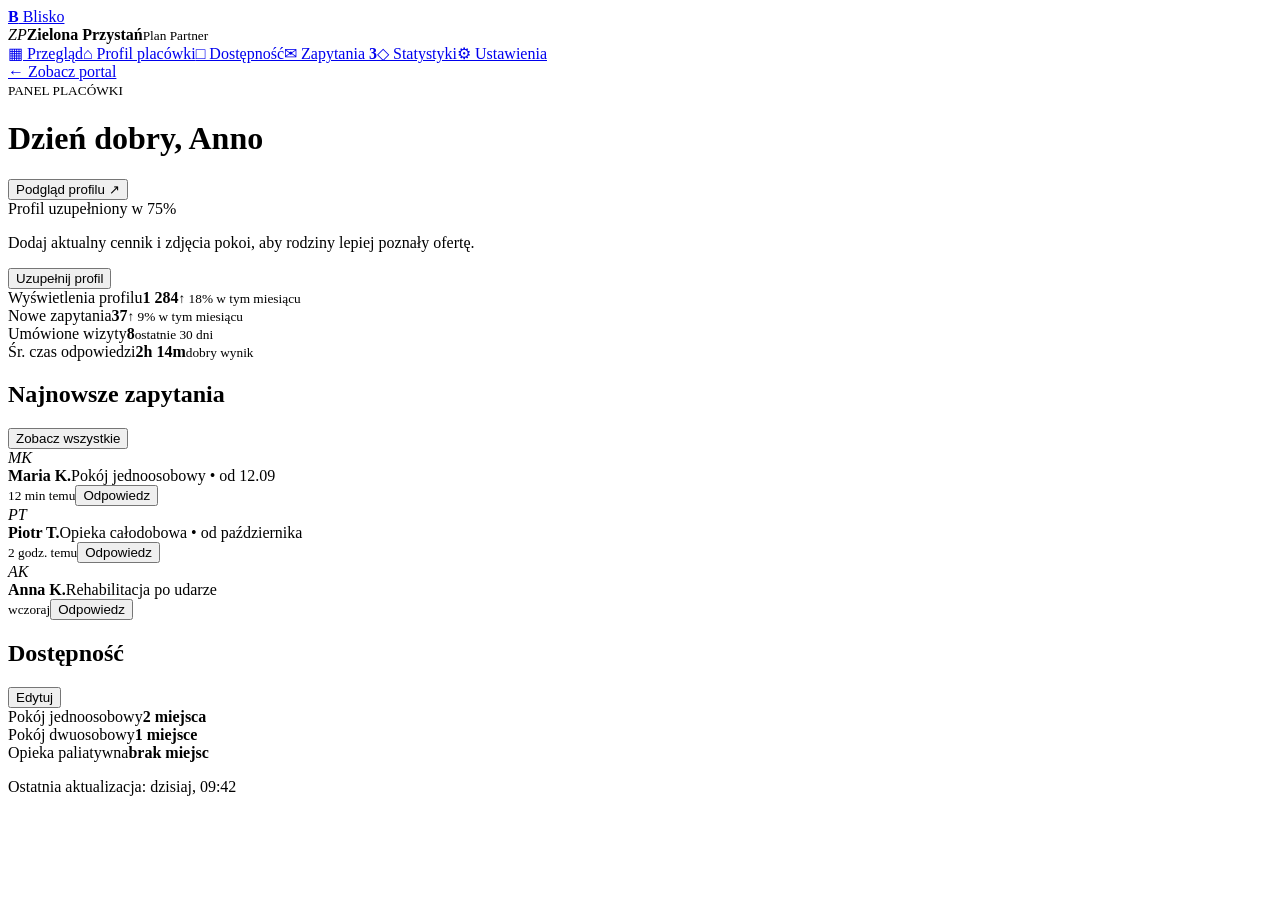
==== dashboard.html @ ec851b8d "Separate provider portal: create dashboard.html" ====
<!doctype html><html lang="pl"><head><meta charset="UTF-8"><meta name="viewport" content="width=device-width,initial-scale=1"><title>Panel placówki — Blisko</title><link href="https://fonts.googleapis.com/css2?family=DM+Sans:wght@400;500;600;700&display=swap" rel="stylesheet"><link rel="stylesheet" href="provider.css"></head><body class="dashboardBody"><aside class="side"><a class="brand" href="index.html"><b>B</b> Blisko</a><div class="facility"><i>ZP</i><span><b>Zielona Przystań</b><small>Plan Partner</small></span></div><nav><a class="active" href="#">▦ Przegląd</a><a href="#">⌂ Profil placówki</a><a href="#">□ Dostępność</a><a href="#">✉ Zapytania <b>3</b></a><a href="#">◇ Statystyki</a><a href="#">⚙ Ustawienia</a></nav><a class="back" href="index.html">← Zobacz portal</a></aside><main class="dashboardMain"><header><div><small>PANEL PLACÓWKI</small><h1>Dzień dobry, Anno</h1></div><button>Podgląd profilu ↗</button></header><section class="notice"><span>Profil uzupełniony w 75%</span><div><i></i></div><p>Dodaj aktualny cennik i zdjęcia pokoi, aby rodziny lepiej poznały ofertę.</p><button>Uzupełnij profil</button></section><section class="dashStats"><article><span>Wyświetlenia profilu</span><b>1 284</b><small>↑ 18% w tym miesiącu</small></article><article><span>Nowe zapytania</span><b>37</b><small>↑ 9% w tym miesiącu</small></article><article><span>Umówione wizyty</span><b>8</b><small>ostatnie 30 dni</small></article><article><span>Śr. czas odpowiedzi</span><b>2h 14m</b><small>dobry wynik</small></article></section><div class="dashGrid"><section><div class="dashHead"><h2>Najnowsze zapytania</h2><button>Zobacz wszystkie</button></div><div class="lead"><i>MK</i><div><b>Maria K.</b><span>Pokój jednoosobowy • od 12.09</span></div><small>12 min temu</small><button>Odpowiedz</button></div><div class="lead"><i>PT</i><div><b>Piotr T.</b><span>Opieka całodobowa • od października</span></div><small>2 godz. temu</small><button>Odpowiedz</button></div><div class="lead"><i>AK</i><div><b>Anna K.</b><span>Rehabilitacja po udarze</span></div><small>wczoraj</small><button>Odpowiedz</button></div></section><section><div class="dashHead"><h2>Dostępność</h2><button>Edytuj</button></div><div class="roomStatus"><span>Pokój jednoosobowy</span><b>2 miejsca</b></div><div class="roomStatus"><span>Pokój dwuosobowy</span><b>1 miejsce</b></div><div class="roomStatus full"><span>Opieka paliatywna</span><b>brak miejsc</b></div><p class="update">Ostatnia aktualizacja: dzisiaj, 09:42</p></section></div></main><script src="provider.js"></script></body></html>
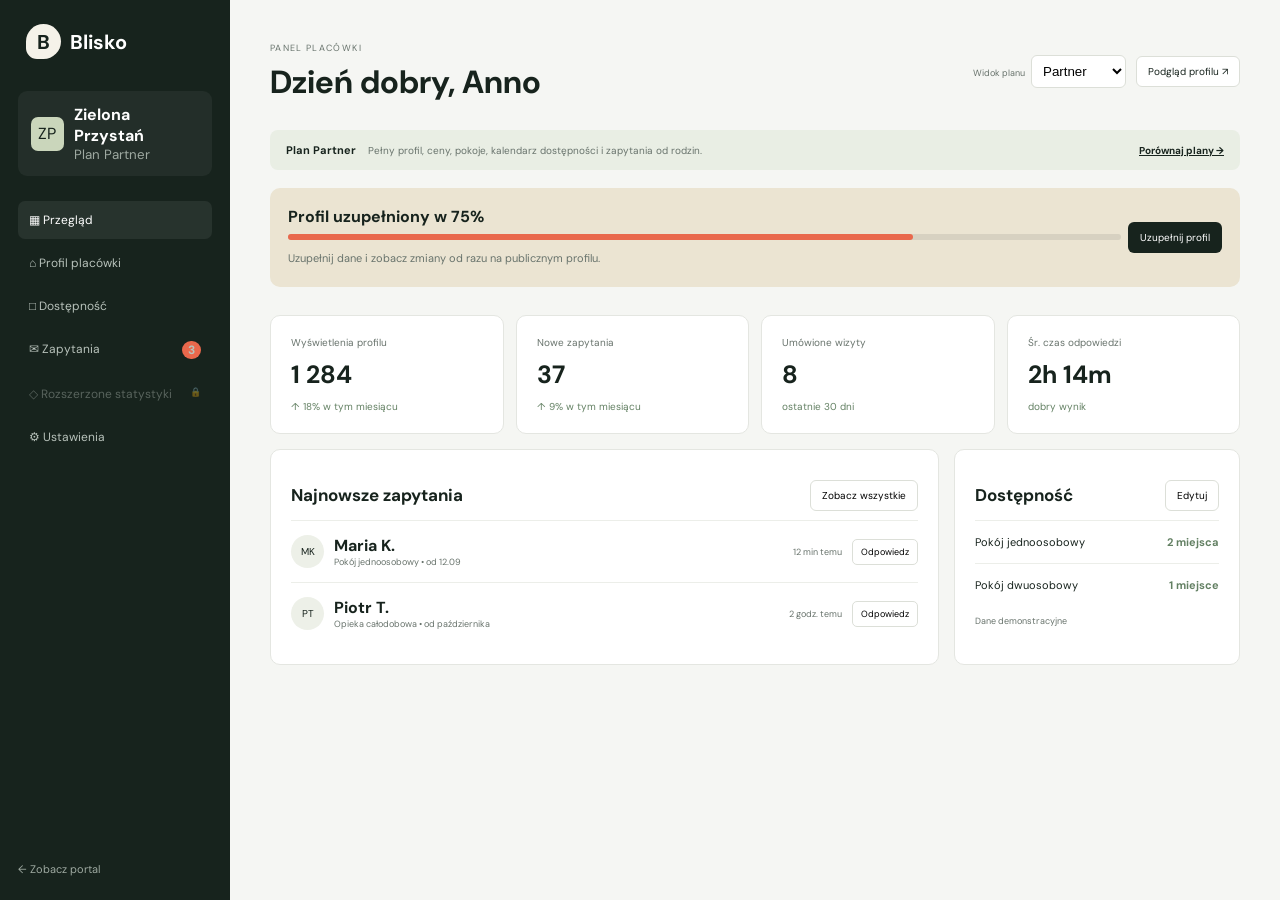
==== commit 553b3879: "Add editable plan-based provider dashboard: update dashboard.html" ====
--- a/dashboard.html
+++ b/dashboard.html
@@ -1 +1,8 @@
-<!doctype html><html lang="pl"><head><meta charset="UTF-8"><meta name="viewport" content="width=device-width,initial-scale=1"><title>Panel placówki — Blisko</title><link href="https://fonts.googleapis.com/css2?family=DM+Sans:wght@400;500;600;700&display=swap" rel="stylesheet"><link rel="stylesheet" href="provider.css"></head><body class="dashboardBody"><aside class="side"><a class="brand" href="index.html"><b>B</b> Blisko</a><div class="facility"><i>ZP</i><span><b>Zielona Przystań</b><small>Plan Partner</small></span></div><nav><a class="active" href="#">▦ Przegląd</a><a href="#">⌂ Profil placówki</a><a href="#">□ Dostępność</a><a href="#">✉ Zapytania <b>3</b></a><a href="#">◇ Statystyki</a><a href="#">⚙ Ustawienia</a></nav><a class="back" href="index.html">← Zobacz portal</a></aside><main class="dashboardMain"><header><div><small>PANEL PLACÓWKI</small><h1>Dzień dobry, Anno</h1></div><button>Podgląd profilu ↗</button></header><section class="notice"><span>Profil uzupełniony w 75%</span><div><i></i></div><p>Dodaj aktualny cennik i zdjęcia pokoi, aby rodziny lepiej poznały ofertę.</p><button>Uzupełnij profil</button></section><section class="dashStats"><article><span>Wyświetlenia profilu</span><b>1 284</b><small>↑ 18% w tym miesiącu</small></article><article><span>Nowe zapytania</span><b>37</b><small>↑ 9% w tym miesiącu</small></article><article><span>Umówione wizyty</span><b>8</b><small>ostatnie 30 dni</small></article><article><span>Śr. czas odpowiedzi</span><b>2h 14m</b><small>dobry wynik</small></article></section><div class="dashGrid"><section><div class="dashHead"><h2>Najnowsze zapytania</h2><button>Zobacz wszystkie</button></div><div class="lead"><i>MK</i><div><b>Maria K.</b><span>Pokój jednoosobowy • od 12.09</span></div><small>12 min temu</small><button>Odpowiedz</button></div><div class="lead"><i>PT</i><div><b>Piotr T.</b><span>Opieka całodobowa • od października</span></div><small>2 godz. temu</small><button>Odpowiedz</button></div><div class="lead"><i>AK</i><div><b>Anna K.</b><span>Rehabilitacja po udarze</span></div><small>wczoraj</small><button>Odpowiedz</button></div></section><section><div class="dashHead"><h2>Dostępność</h2><button>Edytuj</button></div><div class="roomStatus"><span>Pokój jednoosobowy</span><b>2 miejsca</b></div><div class="roomStatus"><span>Pokój dwuosobowy</span><b>1 miejsce</b></div><div class="roomStatus full"><span>Opieka paliatywna</span><b>brak miejsc</b></div><p class="update">Ostatnia aktualizacja: dzisiaj, 09:42</p></section></div></main><script src="provider.js"></script></body></html>
+<!doctype html><html lang="pl"><head><meta charset="UTF-8"><meta name="viewport" content="width=device-width,initial-scale=1"><title>Panel placówki — Blisko</title><link href="https://fonts.googleapis.com/css2?family=DM+Sans:wght@400;500;600;700&display=swap" rel="stylesheet"><link rel="stylesheet" href="provider.css"></head><body class="dashboardBody">
+<aside class="side"><a class="brand" href="index.html"><b>B</b> Blisko</a><div class="facility"><i>ZP</i><span><b id="sideName">Zielona Przystań</b><small id="planLabel">Plan Partner</small></span></div><nav><a class="active" href="#" data-view="overview">▦ Przegląd</a><a href="#" data-view="editor">⌂ Profil placówki</a><a href="#" data-view="availability" data-min-plan="partner">□ Dostępność</a><a href="#" data-min-plan="partner">✉ Zapytania <b>3</b></a><a href="#" data-view="analytics" data-min-plan="pro">◇ Rozszerzone statystyki</a><a href="#">⚙ Ustawienia</a></nav><a class="back" href="index.html">← Zobacz portal</a></aside>
+<main class="dashboardMain"><header><div><small>PANEL PLACÓWKI</small><h1 id="pageTitle">Dzień dobry, Anno</h1></div><div class="planSwitch"><label>Widok planu<select id="planSelect"><option value="free">Bezpłatny</option><option value="partner">Partner</option><option value="pro">Pro</option></select></label><a class="previewButton" href="detail.html?id=1" target="_blank">Podgląd profilu ↗</a></div></header><div class="planBanner" id="planBanner"></div>
+<div id="overviewView"><section class="notice"><span>Profil uzupełniony w 75%</span><div><i></i></div><p>Uzupełnij dane i zobacz zmiany od razu na publicznym profilu.</p><button data-view="editor">Uzupełnij profil</button></section><section class="dashStats"><article><span>Wyświetlenia profilu</span><b>1 284</b><small>↑ 18% w tym miesiącu</small></article><article><span>Nowe zapytania</span><b>37</b><small>↑ 9% w tym miesiącu</small></article><article><span>Umówione wizyty</span><b>8</b><small>ostatnie 30 dni</small></article><article><span>Śr. czas odpowiedzi</span><b>2h 14m</b><small>dobry wynik</small></article></section><div class="dashGrid"><section><div class="dashHead"><h2>Najnowsze zapytania</h2><button>Zobacz wszystkie</button></div><div class="lead"><i>MK</i><div><b>Maria K.</b><span>Pokój jednoosobowy • od 12.09</span></div><small>12 min temu</small><button>Odpowiedz</button></div><div class="lead"><i>PT</i><div><b>Piotr T.</b><span>Opieka całodobowa • od października</span></div><small>2 godz. temu</small><button>Odpowiedz</button></div></section><section><div class="dashHead"><h2>Dostępność</h2><button data-view="availability">Edytuj</button></div><div class="roomStatus"><span>Pokój jednoosobowy</span><b id="singleStatus">2 miejsca</b></div><div class="roomStatus"><span>Pokój dwuosobowy</span><b id="doubleStatus">1 miejsce</b></div><p class="update">Dane demonstracyjne</p></section></div></div>
+<section class="editorView" id="editorView" hidden><div class="editorHead"><div><small>EDYCJA PROFILU</small><h2>Dane publiczne placówki</h2><p>Zmiany zapisują się w tej przeglądarce i są widoczne w podglądzie profilu.</p></div><div><span id="saveStatus">Brak niezapisanych zmian</span><button form="profileForm">Zapisz zmiany</button></div></div><form id="profileForm" class="profileForm"><section><h3>Podstawowe informacje</h3><div class="formGrid"><label class="wide">Nazwa placówki<input name="name" required></label><label>Miasto<input name="city" required></label><label>Województwo<select name="region"><option>mazowieckie</option><option>małopolskie</option><option>dolnośląskie</option><option>lubelskie</option><option>pomorskie</option><option>wielkopolskie</option><option>śląskie</option><option>podlaskie</option><option>zachodniopomorskie</option><option>łódzkie</option></select></label><label>Dzielnica / okolica<input name="area"></label><label>Odległość od centrum (km)<input name="distance" type="number" min="0"></label><label>Rok otwarcia<input name="year" type="number" min="1900"></label><label>Liczba mieszkańców<input name="people" type="number" min="1"></label></div></section><section data-min-plan="partner"><h3>Opis placówki</h3><label>Tytuł profilu<input name="tagline" required></label><label>Główny opis<textarea name="description" rows="5" required></textarea><span class="counter" data-count="description"></span></label><label>Dodatkowy opis<textarea name="details" rows="4"></textarea><span class="counter" data-count="details"></span></label></section><section data-min-plan="partner"><h3>Usługi</h3><div class="serviceChecks"><label><input name="services" value="Opieka całodobowa" type="checkbox"> Opieka całodobowa</label><label><input name="services" value="Opieka medyczna" type="checkbox"> Opieka medyczna</label><label><input name="services" value="Opieka paliatywna" type="checkbox"> Opieka paliatywna</label><label><input name="services" value="Rehabilitacja" type="checkbox"> Rehabilitacja</label><label><input name="services" value="Diety specjalistyczne" type="checkbox"> Diety specjalistyczne</label><label><input name="services" value="Ogród terapeutyczny" type="checkbox"> Ogród terapeutyczny</label></div></section><section data-min-plan="partner"><h3>Pokoje i ceny</h3><div class="formGrid"><label>Cena pokoju jednoosobowego<input name="singlePrice" type="number" min="0"></label><label>Wolne miejsca jednoosobowe<input name="singleAvailable" type="number" min="0"></label><label>Cena pokoju dwuosobowego<input name="doublePrice" type="number" min="0"></label><label>Wolne miejsca dwuosobowe<input name="doubleAvailable" type="number" min="0"></label></div></section><section data-min-plan="partner"><h3>Kontakt</h3><div class="formGrid"><label>Telefon<input name="phone" type="tel"></label><label>E-mail<input name="email" type="email"></label></div></section><footer><button type="button" id="resetProfile">Przywróć dane przykładowe</button><button type="submit">Zapisz i pokaż profil →</button></footer></form></section>
+<section class="editorView" id="availabilityView" hidden><div class="editorHead"><div><small>DOSTĘPNOŚĆ</small><h2>Aktualizuj wolne miejsca</h2><p>Rodziny zobaczą aktualny stan na profilu placówki.</p></div></div><form id="availabilityForm" class="profileForm"><section><div class="availabilityRow"><div><b>Pokój jednoosobowy</b><span>8 400 zł / miesiąc</span></div><label>Wolne miejsca<input name="single" type="number" min="0" value="2"></label></div><div class="availabilityRow"><div><b>Pokój dwuosobowy</b><span>7 200 zł / miesiąc</span></div><label>Wolne miejsca<input name="double" type="number" min="0" value="1"></label></div></section><footer><button type="submit">Zapisz dostępność</button></footer></form></section>
+<section class="editorView" id="analyticsView" hidden><div class="editorHead"><div><small>PLAN PRO</small><h2>Rozszerzone statystyki</h2><p>Zobacz nie tylko ruch, ale całą drogę rodziny od wyszukania do umówienia wizyty.</p></div><div><select id="analyticsPeriod"><option>Ostatnie 30 dni</option><option>Ostatnie 90 dni</option></select></div></div><div class="funnel"><article><span>Wyświetlenia w wynikach</span><b>8 420</b><small>100% zasięgu</small></article><i>→</i><article><span>Wejścia na profil</span><b>1 284</b><small>15,2% CTR</small></article><i>→</i><article><span>Zapytania</span><b>37</b><small>2,9% profili</small></article><i>→</i><article><span>Umówione wizyty</span><b>8</b><small>21,6% zapytań</small></article></div><div class="analyticsGrid"><section><h3>Skąd trafiają rodziny</h3><div class="source"><span>Wyniki organiczne</span><i><b style="width:68%"></b></i><strong>68%</strong></div><div class="source"><span>Mapa</span><i><b style="width:19%"></b></i><strong>19%</strong></div><div class="source"><span>Promocja Pro</span><i><b style="width:13%"></b></i><strong>13%</strong></div></section><section><h3>Najczęściej szukane usługi</h3><ol><li><span>Opieka medyczna</span><b>46%</b></li><li><span>Rehabilitacja</span><b>31%</b></li><li><span>Pokój jednoosobowy</span><b>22%</b></li><li><span>Diety specjalistyczne</span><b>18%</b></li></ol></section><section><h3>Popyt w okolicy</h3><div class="demand"><b>+24%</b><p>więcej wyszukiwań opieki całodobowej w promieniu 30 km niż miesiąc temu.</p></div><small>Największy popyt: Warszawa, Piaseczno, Konstancin-Jeziorna</small></section><section><h3>Rekomendacja</h3><div class="recommend"><b>Dodaj aktualne zdjęcia pokoju jednoosobowego</b><p>Ten filtr wykorzystało 22% rodzin, ale profil ma tylko jedno zdjęcie tego pokoju.</p><button data-view="editor">Uzupełnij profil →</button></div></section></div></section>
+</main><div class="toast" id="toast"></div><script src="provider.js"></script></body></html>
--- a/provider.css
+++ b/provider.css
@@ -0,0 +1,5 @@
+:root{--ink:#17231d;--paper:#f5f2e9;--accent:#e9684c;--line:#dcdfd8;--muted:#68736c}*{box-sizing:border-box}html{scroll-behavior:smooth}body{margin:0;color:var(--ink);font-family:'DM Sans',sans-serif}button,input{font:inherit}button{cursor:pointer}.brand{display:flex;align-items:center;gap:9px;color:inherit;font-size:20px;font-weight:700;text-decoration:none}.brand>b{width:35px;height:35px;display:grid;place-items:center;color:var(--paper);background:var(--ink);border-radius:50% 50% 50% 11px}.brand span{padding-left:10px;color:var(--muted);border-left:1px solid var(--line);font-size:11px;font-weight:500}body>header{height:76px;padding:0 max(24px,calc((100% - 1180px)/2));display:flex;align-items:center;justify-content:space-between;background:var(--paper);border-bottom:1px solid #ddd9ce}body>header nav{display:flex;align-items:center;gap:25px}body>header nav a{color:inherit;text-decoration:none;font-size:12px}body>header nav button,.providerHero button,.providerCta button{padding:10px 15px;color:white;background:var(--ink);border:0;border-radius:7px}.providerHero{padding:80px max(24px,calc((100% - 1180px)/2));display:grid;grid-template-columns:1.05fr .95fr;gap:70px;align-items:center;background:var(--paper)}.providerHero small,.benefits>small,.pricingIntro>small,.dialog>small{color:#738076;font-size:10px;font-weight:700;letter-spacing:.16em}.providerHero h1{margin:15px 0 24px;font-size:clamp(52px,6vw,82px);line-height:.98;letter-spacing:-.055em}.providerHero h1 em{color:var(--accent);font-family:'Playfair Display',serif}.providerHero>div>p{max-width:600px;color:#58635b;font-size:17px;line-height:1.65}.heroActions{margin:30px 0;display:flex;align-items:center;gap:20px}.heroActions a{color:var(--ink);font-size:12px;font-weight:700}.providerTrust{display:flex;gap:15px;color:#68736c;font-size:10px}.dashboardPreview{padding:13px;background:white;border-radius:15px;box-shadow:0 25px 60px #17231d20;transform:rotate(1deg)}.previewTop{padding:7px;display:flex;align-items:center;gap:5px;border-bottom:1px solid var(--line)}.previewTop i{width:7px;height:7px;background:#ddd;border-radius:50%}.previewTop span{margin-left:auto;color:var(--muted);font-size:9px}.previewStats{display:grid;grid-template-columns:1fr 1fr;gap:8px;margin-top:12px}.previewStats>div{padding:15px;background:#f5f6f2;border-radius:8px}.previewStats span,.previewStats small{display:block;color:var(--muted);font-size:9px}.previewStats b{font-size:25px}.previewStats small{color:#648064}.previewChart{height:135px;padding:18px;display:flex;align-items:end;gap:12px}.previewChart i{flex:1;height:35%;background:#cad6bb;border-radius:4px 4px 0 0}.previewChart i:nth-child(2){height:48%}.previewChart i:nth-child(3){height:42%}.previewChart i:nth-child(4){height:68%}.previewChart i:nth-child(5){height:60%}.previewChart i:nth-child(6){height:80%}.previewChart i:nth-child(7){height:92%;background:var(--accent)}.previewLead{padding:13px;display:grid;grid-template-columns:1fr auto;gap:3px;background:#f5f6f2;border-radius:8px}.previewLead span{color:var(--muted);font-size:9px}.previewLead button{grid-column:2;grid-row:1/3;padding:6px;background:white;border:1px solid var(--line);border-radius:5px;font-size:9px}.benefits,.pricing{padding:95px max(24px,calc((100% - 1180px)/2))}.benefits h2,.pricing h2,.providerCta h2{margin:12px 0 40px;font-size:clamp(35px,4vw,52px);letter-spacing:-.045em}.benefits>div{display:grid;grid-template-columns:repeat(4,1fr);gap:1px;background:var(--line)}.benefits article{padding:26px;background:white}.benefits i{color:var(--accent);font-size:11px;font-style:normal}.benefits h3{margin-top:40px}.benefits p{color:var(--muted);font-size:12px;line-height:1.6}.pricing{background:#f3f0e7}.pricingIntro{max-width:740px}.pricingIntro p{color:var(--muted);line-height:1.6}.plans{margin-top:45px;display:grid;grid-template-columns:repeat(3,1fr);gap:12px}.plans article{padding:28px;background:white;border:1px solid var(--line);border-radius:14px}.plans .popular{color:white;background:var(--ink);transform:translateY(-8px)}.plans article>span{color:#778178;font-size:9px;font-weight:700;letter-spacing:.13em}.plans .popular>span{color:#d9b5a7}.plans h3{margin:25px 0 8px;font-size:23px}.plans strong{font-size:32px}.plans small{color:#7a847d}.plans ul{min-height:145px;padding:18px 0 0;list-style:none;border-top:1px solid var(--line)}.plans li{margin:10px 0;color:var(--muted);font-size:12px}.plans li:before{content:'✓';margin-right:8px;color:#71856e}.plans .popular li{color:#bdc7c0}.plans button{width:100%;padding:11px;color:white;background:var(--ink);border:0;border-radius:7px}.plans .popular button{color:var(--ink);background:var(--paper)}.ethics{color:var(--muted);font-size:10px;text-align:center}.providerCta{padding:75px max(24px,calc((100% - 1180px)/2));color:white;background:var(--ink);text-align:center}.providerCta p{color:#aeb9b1}.providerCta button{margin-top:15px;background:var(--accent)}.modal{position:fixed;inset:0;z-index:10;display:grid;place-items:center;background:#17231ddd}.modal[hidden]{display:none}.dialog{width:min(470px,calc(100% - 30px));padding:35px;position:relative;background:var(--paper);border-radius:14px}.dialog .close{position:absolute;right:16px;top:12px;background:0;border:0;font-size:26px}.dialog h2{margin:8px 0 20px;font-size:34px}.dialog label{margin:11px 0;display:block;font-size:10px;font-weight:700}.dialog input{width:100%;margin-top:5px;padding:11px;border:1px solid var(--line);border-radius:7px}.dialog .check{display:flex;gap:7px;color:var(--muted);font-weight:400}.dialog .check input{width:auto;margin:0}.dialog form>button{width:100%;padding:12px;color:white;background:var(--ink);border:0;border-radius:7px}.toast{position:fixed;left:50%;bottom:25px;z-index:20;padding:11px 18px;color:white;background:var(--ink);border-radius:25px;transform:translate(-50%,70px);opacity:0;transition:.2s}.toast.show{transform:translate(-50%,0);opacity:1}
+.dashboardBody{display:grid;grid-template-columns:230px 1fr;min-height:100vh;background:#f5f6f3}.side{padding:24px 18px;display:flex;flex-direction:column;background:var(--ink);color:white}.side .brand{margin:0 8px 32px}.side .brand>b{color:var(--ink);background:var(--paper)}.facility{padding:13px;display:flex;gap:10px;align-items:center;background:#ffffff0d;border-radius:9px}.facility i{width:34px;height:34px;display:grid;place-items:center;background:#cad6bb;color:var(--ink);border-radius:7px;font-style:normal}.facility span{display:grid}.facility small{color:#9ea9a1}.side nav{margin-top:25px;display:grid;gap:5px}.side nav a{padding:11px;color:#b8c2bb;border-radius:7px;text-decoration:none;font-size:12px}.side nav a.active{color:white;background:#ffffff12}.side nav a>b{float:right;padding:1px 6px;background:var(--accent);border-radius:10px}.side .back{margin-top:auto;color:#9ea9a1;text-decoration:none;font-size:11px}.dashboardMain{padding:35px 40px}.dashboardMain>header{display:flex;justify-content:space-between;align-items:center}.dashboardMain>header small{color:var(--muted);font-size:9px;letter-spacing:.15em}.dashboardMain h1{margin:5px 0;font-size:32px}.dashboardMain>header button,.dashHead button{padding:8px 11px;background:white;border:1px solid var(--line);border-radius:6px;font-size:10px}.notice{margin:28px 0;padding:18px;display:grid;grid-template-columns:1fr auto;gap:7px;background:#ebe4d2;border-radius:10px}.notice span{font-weight:700}.notice>div{grid-row:2;width:100%;height:6px;background:#d7d1c1;border-radius:5px}.notice>div i{width:75%;height:100%;display:block;background:var(--accent);border-radius:5px}.notice p{margin:4px 0;color:var(--muted);font-size:11px}.notice button{grid-column:2;grid-row:1/4;padding:9px 12px;align-self:center;color:white;background:var(--ink);border:0;border-radius:6px;font-size:10px}.dashStats{display:grid;grid-template-columns:repeat(4,1fr);gap:12px}.dashStats article,.dashGrid>section{padding:20px;background:white;border:1px solid #e4e6e1;border-radius:10px}.dashStats span,.dashStats small{display:block;color:var(--muted);font-size:10px}.dashStats b{display:block;margin:9px 0;font-size:25px}.dashStats small{color:#638063}.dashGrid{margin-top:15px;display:grid;grid-template-columns:1.4fr .6fr;gap:15px}.dashHead{display:flex;justify-content:space-between;align-items:center}.dashHead h2{font-size:17px}.lead{padding:14px 0;display:grid;grid-template-columns:auto 1fr auto auto;gap:10px;align-items:center;border-top:1px solid #eceee9}.lead>i{width:33px;height:33px;display:grid;place-items:center;background:#edf0e8;border-radius:50%;font-size:10px;font-style:normal}.lead>div{display:grid}.lead span,.lead>small{color:var(--muted);font-size:9px}.lead button{padding:6px 8px;background:white;border:1px solid var(--line);border-radius:5px;font-size:9px}.roomStatus{padding:14px 0;display:flex;justify-content:space-between;border-top:1px solid #eceee9;font-size:11px}.roomStatus b{color:#638063}.roomStatus.full b{color:#a45345}.update{color:var(--muted);font-size:9px}
+@media(max-width:850px){body>header nav a{display:none}.providerHero{grid-template-columns:1fr}.dashboardPreview{display:none}.benefits>div{grid-template-columns:1fr 1fr}.plans{grid-template-columns:1fr}.plans .popular{transform:none}.providerTrust{flex-direction:column}.dashboardBody{grid-template-columns:1fr}.side{display:none}.dashboardMain{padding:22px}.dashStats{grid-template-columns:1fr 1fr}.dashGrid{grid-template-columns:1fr}}@media(max-width:520px){.benefits>div{grid-template-columns:1fr}.heroActions{align-items:start;flex-direction:column}.dashStats{grid-template-columns:1fr}.dashboardMain>header button{display:none}}
+.previewButton{padding:8px 11px;color:var(--ink);background:white;border:1px solid var(--line);border-radius:6px;font-size:10px;text-decoration:none}.editorView{margin-top:28px}.editorHead{margin-bottom:15px;padding:23px;display:flex;align-items:end;justify-content:space-between;background:white;border:1px solid #e4e6e1;border-radius:10px}.editorHead small{color:var(--muted);font-size:9px;letter-spacing:.15em}.editorHead h2{margin:6px 0;font-size:25px}.editorHead p{margin:0;color:var(--muted);font-size:11px}.editorHead>div:last-child{display:flex;align-items:center;gap:12px}.editorHead>div>span{color:var(--muted);font-size:9px}.editorHead button,.profileForm footer button:last-child{padding:10px 14px;color:white;background:var(--ink);border:0;border-radius:7px}.profileForm{display:grid;gap:14px}.profileForm>section{padding:24px;background:white;border:1px solid #e4e6e1;border-radius:10px}.profileForm h3{margin:0 0 20px;font-size:17px}.profileForm label{margin:12px 0;display:block;color:#4f5b53;font-size:10px;font-weight:700}.profileForm input,.profileForm select,.profileForm textarea{width:100%;margin-top:6px;padding:11px;color:var(--ink);background:#fafbf9;border:1px solid #dce0da;border-radius:7px;outline:0}.profileForm input:focus,.profileForm textarea:focus,.profileForm select:focus{border-color:#778c78;box-shadow:0 0 0 3px #778c7815}.formGrid{display:grid;grid-template-columns:1fr 1fr;gap:0 15px}.formGrid .wide{grid-column:1/3}.counter{display:block;margin-top:4px;color:#939b95;font-size:8px;text-align:right}.serviceChecks{display:grid;grid-template-columns:1fr 1fr;gap:8px}.serviceChecks label{margin:0;padding:12px;background:#f5f6f3;border-radius:7px}.serviceChecks input{width:auto;margin:0 7px 0 0;accent-color:var(--ink)}.profileForm footer{padding:10px 0;display:flex;justify-content:space-between}.profileForm footer button{padding:10px 14px;background:white;border:1px solid var(--line);border-radius:7px}.availabilityRow{padding:18px 0;display:flex;align-items:center;justify-content:space-between;border-bottom:1px solid var(--line)}.availabilityRow>div{display:grid}.availabilityRow span{color:var(--muted);font-size:10px}.availabilityRow label{display:flex;align-items:center;gap:10px}.availabilityRow input{width:80px;margin:0}.toast{display:block}@media(max-width:650px){.editorHead{align-items:start;flex-direction:column;gap:15px}.formGrid,.serviceChecks{grid-template-columns:1fr}.formGrid .wide{grid-column:auto}.profileForm footer{gap:10px;flex-direction:column}.availabilityRow{align-items:start;flex-direction:column}}
+.planSwitch{display:flex;align-items:center;gap:10px}.planSwitch label{color:var(--muted);font-size:9px}.planSwitch select{margin-left:6px;padding:7px;background:white;border:1px solid var(--line);border-radius:6px}.planBanner{margin:22px 0 -10px;padding:13px 16px;display:flex;align-items:center;gap:12px;background:#e9eee4;border-radius:8px}.planBanner b{font-size:11px}.planBanner span{color:var(--muted);font-size:10px}.planBanner a{margin-left:auto;color:var(--ink);font-size:10px;font-weight:700}.planLocked{position:relative;opacity:.4!important}.side .planLocked:after{content:'🔒';float:right;font-size:9px}.profileForm .planLocked{display:none}.funnel{display:flex;align-items:center;gap:10px}.funnel article{flex:1;padding:19px;background:white;border:1px solid #e4e6e1;border-radius:9px}.funnel span,.funnel small{display:block;color:var(--muted);font-size:9px}.funnel b{display:block;margin:8px 0;font-size:24px}.funnel>i{color:#99a29b;font-style:normal}.analyticsGrid{margin-top:15px;display:grid;grid-template-columns:1fr 1fr;gap:15px}.analyticsGrid>section{padding:22px;background:white;border:1px solid #e4e6e1;border-radius:10px}.analyticsGrid h3{margin-top:0;font-size:15px}.source{display:grid;grid-template-columns:120px 1fr 35px;gap:8px;align-items:center;margin:14px 0;font-size:10px}.source>i{height:7px;overflow:hidden;background:#e9ece7;border-radius:5px}.source>i b{height:100%;display:block;background:#7c9279;border-radius:5px}.source>strong{text-align:right}.analyticsGrid ol{padding-left:20px}.analyticsGrid li{padding:10px 0;border-bottom:1px solid #eceee9;color:var(--muted);font-size:11px}.analyticsGrid li b{float:right;color:var(--ink)}.demand{display:flex;gap:15px;align-items:start}.demand>b{color:var(--accent);font-size:32px}.demand p{margin:0;color:var(--muted);font-size:11px;line-height:1.5}.analyticsGrid>section>small{color:var(--muted)}.recommend{padding:16px;background:#f5f2e9;border-radius:8px}.recommend p{color:var(--muted);font-size:11px;line-height:1.5}.recommend button{padding:7px 10px;color:white;background:var(--ink);border:0;border-radius:5px;font-size:9px}@media(max-width:850px){.planSwitch label{display:none}.funnel{align-items:stretch;flex-direction:column}.funnel>i{display:none}.analyticsGrid{grid-template-columns:1fr}}
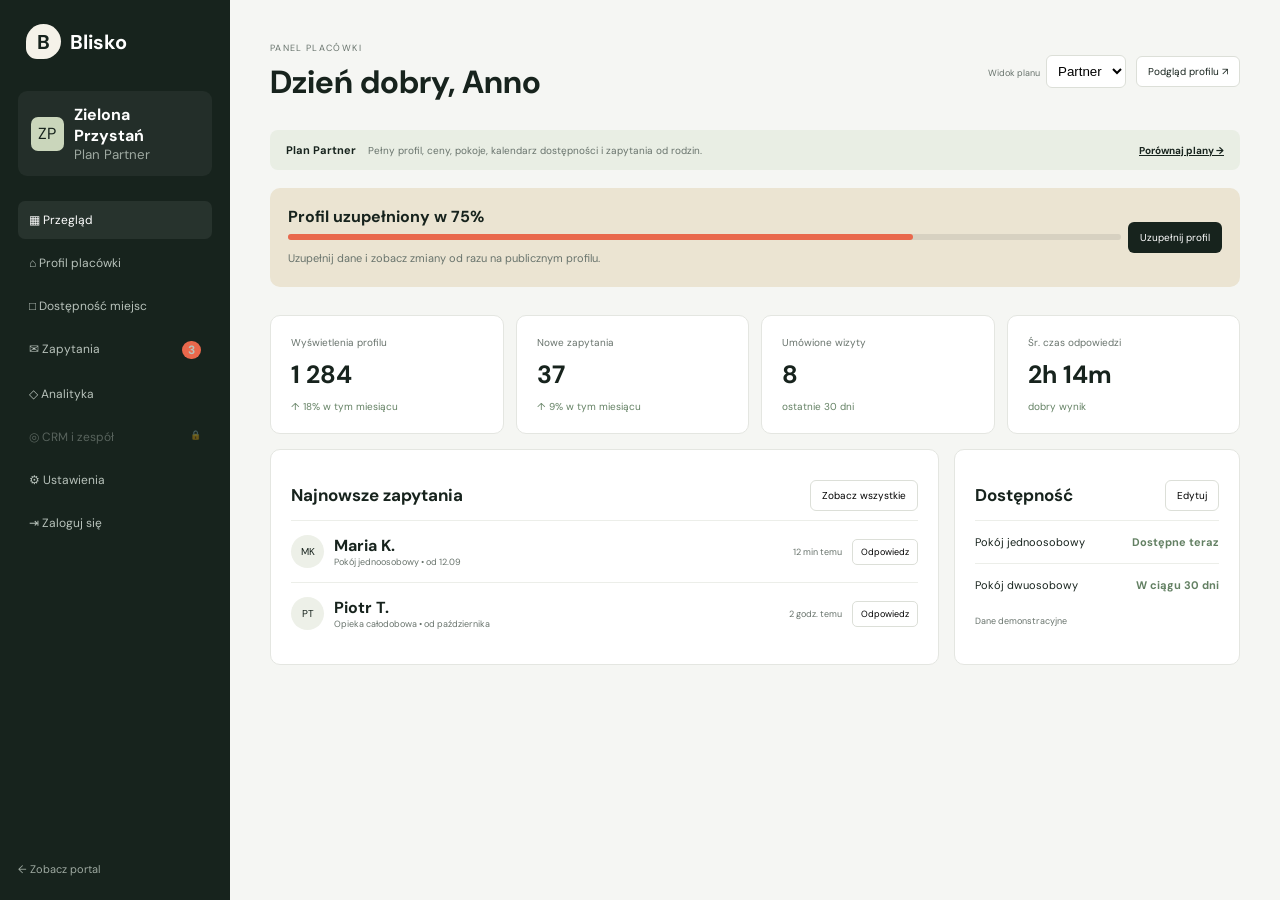
==== commit a729109d: "Refine subscription business model and provider tools" ====
--- a/dashboard.html
+++ b/dashboard.html
@@ -1,8 +1,9 @@
 <!doctype html><html lang="pl"><head><meta charset="UTF-8"><meta name="viewport" content="width=device-width,initial-scale=1"><title>Panel placówki — Blisko</title><link href="https://fonts.googleapis.com/css2?family=DM+Sans:wght@400;500;600;700&display=swap" rel="stylesheet"><link rel="stylesheet" href="provider.css"></head><body class="dashboardBody">
-<aside class="side"><a class="brand" href="index.html"><b>B</b> Blisko</a><div class="facility"><i>ZP</i><span><b id="sideName">Zielona Przystań</b><small id="planLabel">Plan Partner</small></span></div><nav><a class="active" href="#" data-view="overview">▦ Przegląd</a><a href="#" data-view="editor">⌂ Profil placówki</a><a href="#" data-view="availability" data-min-plan="partner">□ Dostępność</a><a href="#" data-min-plan="partner">✉ Zapytania <b>3</b></a><a href="#" data-view="analytics" data-min-plan="pro">◇ Rozszerzone statystyki</a><a href="#">⚙ Ustawienia</a></nav><a class="back" href="index.html">← Zobacz portal</a></aside>
+<aside class="side"><a class="brand" href="index.html"><b>B</b> Blisko</a><div class="facility"><i>ZP</i><span><b id="sideName">Zielona Przystań</b><small id="planLabel">Plan Partner</small></span></div><nav><a class="active" href="#" data-view="overview">▦ Przegląd</a><a href="#" data-view="editor">⌂ Profil placówki</a><a href="#" data-view="availability" data-min-plan="partner">□ Dostępność miejsc</a><a href="#" data-view="inquiries" data-min-plan="partner">✉ Zapytania <b>3</b></a><a href="#" data-view="analytics" data-min-plan="partner">◇ Analityka</a><a href="#" data-view="crm" data-min-plan="pro">◎ CRM i zespół</a><a href="#">⚙ Ustawienia</a></nav><a class="back" href="index.html">← Zobacz portal</a></aside>
 <main class="dashboardMain"><header><div><small>PANEL PLACÓWKI</small><h1 id="pageTitle">Dzień dobry, Anno</h1></div><div class="planSwitch"><label>Widok planu<select id="planSelect"><option value="free">Bezpłatny</option><option value="partner">Partner</option><option value="pro">Pro</option></select></label><a class="previewButton" href="detail.html?id=1" target="_blank">Podgląd profilu ↗</a></div></header><div class="planBanner" id="planBanner"></div>
 <div id="overviewView"><section class="notice"><span>Profil uzupełniony w 75%</span><div><i></i></div><p>Uzupełnij dane i zobacz zmiany od razu na publicznym profilu.</p><button data-view="editor">Uzupełnij profil</button></section><section class="dashStats"><article><span>Wyświetlenia profilu</span><b>1 284</b><small>↑ 18% w tym miesiącu</small></article><article><span>Nowe zapytania</span><b>37</b><small>↑ 9% w tym miesiącu</small></article><article><span>Umówione wizyty</span><b>8</b><small>ostatnie 30 dni</small></article><article><span>Śr. czas odpowiedzi</span><b>2h 14m</b><small>dobry wynik</small></article></section><div class="dashGrid"><section><div class="dashHead"><h2>Najnowsze zapytania</h2><button>Zobacz wszystkie</button></div><div class="lead"><i>MK</i><div><b>Maria K.</b><span>Pokój jednoosobowy • od 12.09</span></div><small>12 min temu</small><button>Odpowiedz</button></div><div class="lead"><i>PT</i><div><b>Piotr T.</b><span>Opieka całodobowa • od października</span></div><small>2 godz. temu</small><button>Odpowiedz</button></div></section><section><div class="dashHead"><h2>Dostępność</h2><button data-view="availability">Edytuj</button></div><div class="roomStatus"><span>Pokój jednoosobowy</span><b id="singleStatus">2 miejsca</b></div><div class="roomStatus"><span>Pokój dwuosobowy</span><b id="doubleStatus">1 miejsce</b></div><p class="update">Dane demonstracyjne</p></section></div></div>
 <section class="editorView" id="editorView" hidden><div class="editorHead"><div><small>EDYCJA PROFILU</small><h2>Dane publiczne placówki</h2><p>Zmiany zapisują się w tej przeglądarce i są widoczne w podglądzie profilu.</p></div><div><span id="saveStatus">Brak niezapisanych zmian</span><button form="profileForm">Zapisz zmiany</button></div></div><form id="profileForm" class="profileForm"><section><h3>Podstawowe informacje</h3><div class="formGrid"><label class="wide">Nazwa placówki<input name="name" required></label><label>Miasto<input name="city" required></label><label>Województwo<select name="region"><option>mazowieckie</option><option>małopolskie</option><option>dolnośląskie</option><option>lubelskie</option><option>pomorskie</option><option>wielkopolskie</option><option>śląskie</option><option>podlaskie</option><option>zachodniopomorskie</option><option>łódzkie</option></select></label><label>Dzielnica / okolica<input name="area"></label><label>Odległość od centrum (km)<input name="distance" type="number" min="0"></label><label>Rok otwarcia<input name="year" type="number" min="1900"></label><label>Liczba mieszkańców<input name="people" type="number" min="1"></label></div></section><section data-min-plan="partner"><h3>Opis placówki</h3><label>Tytuł profilu<input name="tagline" required></label><label>Główny opis<textarea name="description" rows="5" required></textarea><span class="counter" data-count="description"></span></label><label>Dodatkowy opis<textarea name="details" rows="4"></textarea><span class="counter" data-count="details"></span></label></section><section data-min-plan="partner"><h3>Usługi</h3><div class="serviceChecks"><label><input name="services" value="Opieka całodobowa" type="checkbox"> Opieka całodobowa</label><label><input name="services" value="Opieka medyczna" type="checkbox"> Opieka medyczna</label><label><input name="services" value="Opieka paliatywna" type="checkbox"> Opieka paliatywna</label><label><input name="services" value="Rehabilitacja" type="checkbox"> Rehabilitacja</label><label><input name="services" value="Diety specjalistyczne" type="checkbox"> Diety specjalistyczne</label><label><input name="services" value="Ogród terapeutyczny" type="checkbox"> Ogród terapeutyczny</label></div></section><section data-min-plan="partner"><h3>Pokoje i ceny</h3><div class="formGrid"><label>Cena pokoju jednoosobowego<input name="singlePrice" type="number" min="0"></label><label>Wolne miejsca jednoosobowe<input name="singleAvailable" type="number" min="0"></label><label>Cena pokoju dwuosobowego<input name="doublePrice" type="number" min="0"></label><label>Wolne miejsca dwuosobowe<input name="doubleAvailable" type="number" min="0"></label></div></section><section data-min-plan="partner"><h3>Kontakt</h3><div class="formGrid"><label>Telefon<input name="phone" type="tel"></label><label>E-mail<input name="email" type="email"></label></div></section><footer><button type="button" id="resetProfile">Przywróć dane przykładowe</button><button type="submit">Zapisz i pokaż profil →</button></footer></form></section>
-<section class="editorView" id="availabilityView" hidden><div class="editorHead"><div><small>DOSTĘPNOŚĆ</small><h2>Aktualizuj wolne miejsca</h2><p>Rodziny zobaczą aktualny stan na profilu placówki.</p></div></div><form id="availabilityForm" class="profileForm"><section><div class="availabilityRow"><div><b>Pokój jednoosobowy</b><span>8 400 zł / miesiąc</span></div><label>Wolne miejsca<input name="single" type="number" min="0" value="2"></label></div><div class="availabilityRow"><div><b>Pokój dwuosobowy</b><span>7 200 zł / miesiąc</span></div><label>Wolne miejsca<input name="double" type="number" min="0" value="1"></label></div></section><footer><button type="submit">Zapisz dostępność</button></footer></form></section>
+<section class="editorView" id="availabilityView" hidden><div class="editorHead"><div><small>DOSTĘPNOŚĆ MIEJSC</small><h2>Aktualizuj stan przyjęć</h2><p>Nie rezerwujesz konkretnych dni. Podajesz orientacyjny termin i warunki dla każdego typu miejsca.</p></div><div><span id="availabilitySaved">Dane wymagają regularnego potwierdzania</span></div></div><form id="availabilityForm" class="profileForm"><section><div class="vacancyEditor"><header><div><b>Pokój jednoosobowy</b><span>Pobyt długoterminowy</span></div><label class="toggle"><input name="singleActive" type="checkbox" checked><i></i> Publikuj</label></header><div class="formGrid"><label>Status<select name="singleStatus"><option value="now">Dostępne teraz</option><option value="30days">W ciągu 30 dni</option><option value="1-3months">W ciągu 1–3 miesięcy</option><option value="waitlist">Lista oczekujących</option><option value="none">Brak miejsc</option><option value="confirm">Do potwierdzenia</option></select></label><label>Liczba miejsc<input name="singleCount" type="number" min="0" value="2"></label><label>Rodzaj opieki<select name="singleCare"><option>Opieka całodobowa</option><option>Opieka medyczna</option><option>Opieka paliatywna</option></select></label><label>Najwcześniejsze przyjęcie<input name="singleFrom" type="month"></label><label class="wide">Warunki / uwagi<textarea name="singleNote" rows="2" placeholder="np. możliwość przyjęcia osoby poruszającej się z pomocą"></textarea></label></div></div></section><section><div class="vacancyEditor"><header><div><b>Pokój dwuosobowy</b><span>Pobyt długoterminowy</span></div><label class="toggle"><input name="doubleActive" type="checkbox" checked><i></i> Publikuj</label></header><div class="formGrid"><label>Status<select name="doubleStatus"><option value="now">Dostępne teraz</option><option value="30days">W ciągu 30 dni</option><option value="1-3months">W ciągu 1–3 miesięcy</option><option value="waitlist">Lista oczekujących</option><option value="none">Brak miejsc</option><option value="confirm">Do potwierdzenia</option></select></label><label>Liczba miejsc<input name="doubleCount" type="number" min="0" value="1"></label><label>Rodzaj opieki<select name="doubleCare"><option>Opieka całodobowa</option><option>Opieka medyczna</option><option>Opieka paliatywna</option></select></label><label>Najwcześniejsze przyjęcie<input name="doubleFrom" type="month"></label><label class="wide">Warunki / uwagi<textarea name="doubleNote" rows="2" placeholder="np. pokój odpowiedni dla małżeństwa"></textarea></label></div></div></section><section><div class="vacancyEditor"><header><div><b>Opieka paliatywna</b><span>Miejsce specjalistyczne</span></div><label class="toggle"><input name="palliativeActive" type="checkbox" checked><i></i> Publikuj</label></header><div class="formGrid"><label>Status<select name="palliativeStatus"><option value="waitlist">Lista oczekujących</option><option value="now">Dostępne teraz</option><option value="30days">W ciągu 30 dni</option><option value="none">Brak miejsc</option><option value="confirm">Do potwierdzenia</option></select></label><label>Liczba miejsc<input name="palliativeCount" type="number" min="0" value="0"></label><label class="wide">Warunki / uwagi<textarea name="palliativeNote" rows="2">Przyjęcie po analizie dokumentacji medycznej.</textarea></label></div></div></section><section class="confirmBox"><label><input name="confirmAccurate" required type="checkbox"> Potwierdzam, że powyższe informacje są aktualne.</label><p>Data potwierdzenia będzie widoczna dla rodzin. Po 14 dniach wyślemy przypomnienie, a po 30 dniach oznaczymy dane jako wymagające potwierdzenia.</p></section><footer><button type="submit">Potwierdź i opublikuj dostępność</button></footer></form></section>
 <section class="editorView" id="analyticsView" hidden><div class="editorHead"><div><small>PLAN PRO</small><h2>Rozszerzone statystyki</h2><p>Zobacz nie tylko ruch, ale całą drogę rodziny od wyszukania do umówienia wizyty.</p></div><div><select id="analyticsPeriod"><option>Ostatnie 30 dni</option><option>Ostatnie 90 dni</option></select></div></div><div class="funnel"><article><span>Wyświetlenia w wynikach</span><b>8 420</b><small>100% zasięgu</small></article><i>→</i><article><span>Wejścia na profil</span><b>1 284</b><small>15,2% CTR</small></article><i>→</i><article><span>Zapytania</span><b>37</b><small>2,9% profili</small></article><i>→</i><article><span>Umówione wizyty</span><b>8</b><small>21,6% zapytań</small></article></div><div class="analyticsGrid"><section><h3>Skąd trafiają rodziny</h3><div class="source"><span>Wyniki organiczne</span><i><b style="width:68%"></b></i><strong>68%</strong></div><div class="source"><span>Mapa</span><i><b style="width:19%"></b></i><strong>19%</strong></div><div class="source"><span>Promocja Pro</span><i><b style="width:13%"></b></i><strong>13%</strong></div></section><section><h3>Najczęściej szukane usługi</h3><ol><li><span>Opieka medyczna</span><b>46%</b></li><li><span>Rehabilitacja</span><b>31%</b></li><li><span>Pokój jednoosobowy</span><b>22%</b></li><li><span>Diety specjalistyczne</span><b>18%</b></li></ol></section><section><h3>Popyt w okolicy</h3><div class="demand"><b>+24%</b><p>więcej wyszukiwań opieki całodobowej w promieniu 30 km niż miesiąc temu.</p></div><small>Największy popyt: Warszawa, Piaseczno, Konstancin-Jeziorna</small></section><section><h3>Rekomendacja</h3><div class="recommend"><b>Dodaj aktualne zdjęcia pokoju jednoosobowego</b><p>Ten filtr wykorzystało 22% rodzin, ale profil ma tylko jedno zdjęcie tego pokoju.</p><button data-view="editor">Uzupełnij profil →</button></div></section></div></section>
-</main><div class="toast" id="toast"></div><script src="provider.js"></script></body></html>
+</main><div class="toast" id="toast"></div><script src="provider.js"></script><script src="dashboard-business.js"></script></body></html>
+
--- a/provider.css
+++ b/provider.css
@@ -3,3 +3,19 @@
 @media(max-width:850px){body>header nav a{display:none}.providerHero{grid-template-columns:1fr}.dashboardPreview{display:none}.benefits>div{grid-template-columns:1fr 1fr}.plans{grid-template-columns:1fr}.plans .popular{transform:none}.providerTrust{flex-direction:column}.dashboardBody{grid-template-columns:1fr}.side{display:none}.dashboardMain{padding:22px}.dashStats{grid-template-columns:1fr 1fr}.dashGrid{grid-template-columns:1fr}}@media(max-width:520px){.benefits>div{grid-template-columns:1fr}.heroActions{align-items:start;flex-direction:column}.dashStats{grid-template-columns:1fr}.dashboardMain>header button{display:none}}
 .previewButton{padding:8px 11px;color:var(--ink);background:white;border:1px solid var(--line);border-radius:6px;font-size:10px;text-decoration:none}.editorView{margin-top:28px}.editorHead{margin-bottom:15px;padding:23px;display:flex;align-items:end;justify-content:space-between;background:white;border:1px solid #e4e6e1;border-radius:10px}.editorHead small{color:var(--muted);font-size:9px;letter-spacing:.15em}.editorHead h2{margin:6px 0;font-size:25px}.editorHead p{margin:0;color:var(--muted);font-size:11px}.editorHead>div:last-child{display:flex;align-items:center;gap:12px}.editorHead>div>span{color:var(--muted);font-size:9px}.editorHead button,.profileForm footer button:last-child{padding:10px 14px;color:white;background:var(--ink);border:0;border-radius:7px}.profileForm{display:grid;gap:14px}.profileForm>section{padding:24px;background:white;border:1px solid #e4e6e1;border-radius:10px}.profileForm h3{margin:0 0 20px;font-size:17px}.profileForm label{margin:12px 0;display:block;color:#4f5b53;font-size:10px;font-weight:700}.profileForm input,.profileForm select,.profileForm textarea{width:100%;margin-top:6px;padding:11px;color:var(--ink);background:#fafbf9;border:1px solid #dce0da;border-radius:7px;outline:0}.profileForm input:focus,.profileForm textarea:focus,.profileForm select:focus{border-color:#778c78;box-shadow:0 0 0 3px #778c7815}.formGrid{display:grid;grid-template-columns:1fr 1fr;gap:0 15px}.formGrid .wide{grid-column:1/3}.counter{display:block;margin-top:4px;color:#939b95;font-size:8px;text-align:right}.serviceChecks{display:grid;grid-template-columns:1fr 1fr;gap:8px}.serviceChecks label{margin:0;padding:12px;background:#f5f6f3;border-radius:7px}.serviceChecks input{width:auto;margin:0 7px 0 0;accent-color:var(--ink)}.profileForm footer{padding:10px 0;display:flex;justify-content:space-between}.profileForm footer button{padding:10px 14px;background:white;border:1px solid var(--line);border-radius:7px}.availabilityRow{padding:18px 0;display:flex;align-items:center;justify-content:space-between;border-bottom:1px solid var(--line)}.availabilityRow>div{display:grid}.availabilityRow span{color:var(--muted);font-size:10px}.availabilityRow label{display:flex;align-items:center;gap:10px}.availabilityRow input{width:80px;margin:0}.toast{display:block}@media(max-width:650px){.editorHead{align-items:start;flex-direction:column;gap:15px}.formGrid,.serviceChecks{grid-template-columns:1fr}.formGrid .wide{grid-column:auto}.profileForm footer{gap:10px;flex-direction:column}.availabilityRow{align-items:start;flex-direction:column}}
 .planSwitch{display:flex;align-items:center;gap:10px}.planSwitch label{color:var(--muted);font-size:9px}.planSwitch select{margin-left:6px;padding:7px;background:white;border:1px solid var(--line);border-radius:6px}.planBanner{margin:22px 0 -10px;padding:13px 16px;display:flex;align-items:center;gap:12px;background:#e9eee4;border-radius:8px}.planBanner b{font-size:11px}.planBanner span{color:var(--muted);font-size:10px}.planBanner a{margin-left:auto;color:var(--ink);font-size:10px;font-weight:700}.planLocked{position:relative;opacity:.4!important}.side .planLocked:after{content:'🔒';float:right;font-size:9px}.profileForm .planLocked{display:none}.funnel{display:flex;align-items:center;gap:10px}.funnel article{flex:1;padding:19px;background:white;border:1px solid #e4e6e1;border-radius:9px}.funnel span,.funnel small{display:block;color:var(--muted);font-size:9px}.funnel b{display:block;margin:8px 0;font-size:24px}.funnel>i{color:#99a29b;font-style:normal}.analyticsGrid{margin-top:15px;display:grid;grid-template-columns:1fr 1fr;gap:15px}.analyticsGrid>section{padding:22px;background:white;border:1px solid #e4e6e1;border-radius:10px}.analyticsGrid h3{margin-top:0;font-size:15px}.source{display:grid;grid-template-columns:120px 1fr 35px;gap:8px;align-items:center;margin:14px 0;font-size:10px}.source>i{height:7px;overflow:hidden;background:#e9ece7;border-radius:5px}.source>i b{height:100%;display:block;background:#7c9279;border-radius:5px}.source>strong{text-align:right}.analyticsGrid ol{padding-left:20px}.analyticsGrid li{padding:10px 0;border-bottom:1px solid #eceee9;color:var(--muted);font-size:11px}.analyticsGrid li b{float:right;color:var(--ink)}.demand{display:flex;gap:15px;align-items:start}.demand>b{color:var(--accent);font-size:32px}.demand p{margin:0;color:var(--muted);font-size:11px;line-height:1.5}.analyticsGrid>section>small{color:var(--muted)}.recommend{padding:16px;background:#f5f2e9;border-radius:8px}.recommend p{color:var(--muted);font-size:11px;line-height:1.5}.recommend button{padding:7px 10px;color:white;background:var(--ink);border:0;border-radius:5px;font-size:9px}@media(max-width:850px){.planSwitch label{display:none}.funnel{align-items:stretch;flex-direction:column}.funnel>i{display:none}.analyticsGrid{grid-template-columns:1fr}}
+.vacancyEditor>header{margin-bottom:18px;padding-bottom:14px;display:flex;align-items:center;justify-content:space-between;border-bottom:1px solid var(--line)}.vacancyEditor>header>div{display:grid}.vacancyEditor>header span{color:var(--muted);font-size:9px}.toggle{display:flex!important;align-items:center;gap:7px}.toggle input{display:none}.toggle i{width:34px;height:19px;padding:2px;background:#b8beb9;border-radius:12px}.toggle i:after{content:'';width:15px;height:15px;display:block;background:white;border-radius:50%;transition:.2s}.toggle input:checked+i{background:#71866f}.toggle input:checked+i:after{transform:translateX(15px)}.confirmBox{background:#eef2e9!important}.confirmBox label{display:flex;align-items:center;gap:8px;font-size:11px}.confirmBox input{width:auto;margin:0}.confirmBox p{margin:0;color:var(--muted);font-size:9px;line-height:1.5}
+/* Responsive provider area and dashboard navigation. */
+@media(max-width:850px){.providerHero{padding:52px 18px;gap:30px}.providerHero h1{font-size:46px}.benefits,.pricing{padding:58px 18px}.providerCta{padding:58px 18px}.dashboardBody{display:block}.side{position:sticky;top:0;z-index:9;padding:8px 10px;display:block;overflow:hidden}.side .brand,.side .facility,.side .back{display:none}.side nav{margin:0;display:flex;gap:4px;overflow-x:auto;scrollbar-width:none}.side nav::-webkit-scrollbar{display:none}.side nav a{padding:10px 12px;white-space:nowrap}.side nav a>b{margin-left:6px}.dashboardMain{padding:18px 14px}.dashboardMain>header{align-items:start;gap:10px}.dashboardMain h1{font-size:27px}.planSwitch{display:grid;justify-items:end}.planSwitch label{display:block}.planSwitch label>span{display:none}.planSwitch select{margin:0;max-width:118px}.notice{margin:18px 0;padding:15px}.dashStats{grid-template-columns:1fr 1fr;gap:8px}.dashStats article{padding:14px}.dashStats b{font-size:21px}.dashGrid{gap:10px}.editorView{margin-top:18px}.editorHead,.profileForm>section{padding:17px}.funnel{gap:8px}.funnel article{padding:15px}.analyticsGrid>section{padding:17px}}
+@media(max-width:520px){body>header{height:64px;padding:0 15px}.brand span{display:none}body>header nav{gap:8px}body>header nav a{display:none}.providerHero h1{font-size:42px}.providerHero>div>p{font-size:15px}.heroActions button{width:100%}.dashStats{grid-template-columns:1fr 1fr}.dashboardMain>header .previewButton{display:none}.lead{grid-template-columns:auto 1fr auto}.lead>small{display:none}.lead button{grid-column:3}.availabilityRow input{width:100%}.source{grid-template-columns:85px 1fr 30px}}
+.providerProcess,.providerFaq{padding:90px max(24px,calc((100% - 1180px)/2))}.providerProcess{background:white}.providerProcessIntro{max-width:760px}.providerProcessIntro small,.providerFaq>div>small{color:#738076;font-size:10px;font-weight:700;letter-spacing:.16em}.providerProcess h2,.providerFaq h2{margin:12px 0;font-size:clamp(35px,4vw,52px);letter-spacing:-.045em}.providerProcessIntro p,.providerFaq>div>p{color:var(--muted);line-height:1.65}.providerProcess ol{margin:40px 0;padding:0;display:grid;grid-template-columns:1fr 1fr;gap:10px;list-style:none}.providerProcess li{padding:21px;display:grid;grid-template-columns:35px 1fr;gap:12px;background:#f6f7f3;border-radius:10px}.providerProcess li>b{color:var(--accent);font-size:11px}.providerProcess h3{margin:0 0 7px}.providerProcess li p{margin:0;color:var(--muted);font-size:12px;line-height:1.55}.providerRules{padding:20px;display:grid;grid-template-columns:1.2fr repeat(3,1fr);gap:15px;color:white;background:var(--ink);border-radius:11px}.providerRules span{color:#b8c2bb;font-size:11px;line-height:1.5}.providerFaq{display:grid;grid-template-columns:.75fr 1.25fr;gap:70px;background:var(--paper)}.providerFaqList details{border-top:1px solid #d8dad3}.providerFaqList details:last-child{border-bottom:1px solid #d8dad3}.providerFaqList summary{padding:18px 35px 18px 0;position:relative;cursor:pointer;font-weight:700;list-style:none}.providerFaqList summary:after{content:'+';position:absolute;right:5px;font-size:20px}.providerFaqList details[open] summary:after{content:'−'}.providerFaqList details p{margin:0;padding:0 35px 18px 0;color:var(--muted);font-size:12px;line-height:1.6}@media(max-width:760px){.providerProcess,.providerFaq{padding:55px 18px}.providerProcess ol{grid-template-columns:1fr}.providerRules{grid-template-columns:1fr}.providerFaq{grid-template-columns:1fr;gap:30px}.providerProcess h2,.providerFaq h2{font-size:34px}}
+.analyticsTop{margin-bottom:14px;padding:22px;display:flex;align-items:end;justify-content:space-between;gap:20px;background:white;border:1px solid #e4e6e1;border-radius:10px}.analyticsTop small,.analyticsSection header small{color:var(--muted);font-size:9px;letter-spacing:.15em}.analyticsTop h2{margin:6px 0;font-size:26px}.analyticsTop p{margin:0;color:var(--muted);font-size:11px}.analyticsTop select,.analyticsActions button{padding:9px;background:white;border:1px solid var(--line);border-radius:6px;font-size:10px}.analyticsActions{display:flex;gap:8px}.metricStrip{display:grid;grid-template-columns:repeat(4,1fr);gap:10px}.metricStrip article{padding:18px;background:white;border:1px solid #e4e6e1;border-radius:10px}.metricStrip span,.metricStrip small{display:block;color:var(--muted);font-size:9px}.metricStrip b{display:block;margin:9px 0;font-size:23px}.metricStrip small{color:#648064}.analyticsSection{margin-top:12px;padding:21px;background:white;border:1px solid #e4e6e1;border-radius:10px}.analyticsSection>header{display:flex;align-items:end;justify-content:space-between}.analyticsSection h3,.analyticsColumns h3{margin:5px 0 18px;font-size:16px}.analyticsSection header>span{color:var(--muted);font-size:9px}.conversionFlow{display:flex;align-items:center;gap:8px}.conversionFlow article{flex:1;padding:14px;background:#f5f6f3;border-radius:8px}.conversionFlow span,.conversionFlow small{display:block;color:var(--muted);font-size:9px}.conversionFlow b{display:block;margin:6px 0;font-size:21px}.conversionFlow>i{color:#9ca49e;font-style:normal}.analyticsColumns{margin-top:12px;display:grid;grid-template-columns:1fr 1fr;gap:12px}.analyticsColumns>section{padding:20px;background:white;border:1px solid #e4e6e1;border-radius:10px}.barRow{margin:13px 0;display:grid;grid-template-columns:120px 1fr 35px;gap:8px;align-items:center;font-size:9px}.barRow>i{height:7px;overflow:hidden;background:#e9ece7;border-radius:5px}.barRow>i b{height:100%;display:block;background:#7c9279}.barRow>strong{text-align:right}.barRow.lost>i b{background:var(--accent)}.rankList{margin:0;padding-left:19px}.rankList li{padding:9px 0;border-bottom:1px solid #eceee9;color:var(--muted);font-size:10px}.rankList li b{float:right;color:var(--ink)}.activityGrid,.aiStats{display:grid;grid-template-columns:1fr 1fr;gap:8px}.activityGrid span,.aiStats span{padding:12px;display:grid;color:var(--muted);background:#f5f6f3;border-radius:7px;font-size:9px}.activityGrid b,.aiStats b{color:var(--ink);font-size:19px}.upgradeAnalytics{margin-top:12px;padding:18px;display:flex;align-items:center;justify-content:space-between;gap:20px;color:white;background:var(--ink);border-radius:10px}.upgradeAnalytics>div{display:grid;gap:5px}.upgradeAnalytics small{color:#b7c1ba;font-size:8px;letter-spacing:.14em}.upgradeAnalytics a{padding:9px 12px;color:var(--ink);background:var(--paper);border-radius:6px;font-size:9px;font-weight:700;text-decoration:none;white-space:nowrap}.stageFunnel{display:grid;gap:7px}.stageFunnel article{width:var(--w);min-width:230px;padding:10px 14px;display:grid;grid-template-columns:1fr auto auto;gap:14px;align-items:center;color:white;background:linear-gradient(90deg,var(--ink),#526359);border-radius:6px}.stageFunnel span,.stageFunnel small{font-size:9px}.stageFunnel b{font-size:17px}.demandBig{margin-bottom:12px;display:flex;gap:12px;align-items:center}.demandBig>b{color:var(--accent);font-size:32px}.demandBig span{color:var(--muted);font-size:10px}.insight{padding:11px;color:#7b584b;background:#f5eae5;border-radius:7px;font-size:10px;line-height:1.5}.benchmark{display:grid;gap:8px}.benchmark span{padding:10px;display:flex;justify-content:space-between;background:#f5f6f3;border-radius:6px;font-size:9px}.benchmark b{color:#648064}.analyticsColumns section>small{display:block;margin-top:10px;color:var(--muted);font-size:8px}.decisions>div{display:grid;gap:8px}.decisions article{padding:13px;display:grid;grid-template-columns:30px 1fr auto;gap:12px;align-items:center;background:#f5f6f3;border-radius:8px}.decisions article>b{width:27px;height:27px;display:grid;place-items:center;color:white;background:var(--accent);border-radius:50%}.decisions h4{margin:0 0 4px;font-size:11px}.decisions p{margin:0;color:var(--muted);font-size:9px}.decisions button{padding:8px;background:white;border:1px solid var(--line);border-radius:5px;font-size:8px}.analyticsPrivacy{color:var(--muted);font-size:8px;text-align:center}.proMetrics article:first-child{border-color:#aebfa8}
+@media(max-width:850px){.metricStrip{grid-template-columns:1fr 1fr}.analyticsTop{align-items:start}.conversionFlow{align-items:stretch;flex-direction:column}.conversionFlow>i{display:none}.conversionFlow article{width:100%}.analyticsColumns{grid-template-columns:1fr}.analyticsActions{align-items:end;flex-direction:column}.decisions article{grid-template-columns:30px 1fr}.decisions button{grid-column:2;justify-self:start}}
+@media(max-width:480px){.analyticsTop{align-items:start;flex-direction:column}.metricStrip{grid-template-columns:1fr 1fr}.metricStrip article{padding:13px}.metricStrip b{font-size:19px}.analyticsSection,.analyticsColumns>section{padding:16px}.barRow{grid-template-columns:95px 1fr 30px}.stageFunnel article{min-width:180px}.upgradeAnalytics{align-items:start;flex-direction:column}.activityGrid,.aiStats{grid-template-columns:1fr 1fr}}
+.reasonLegend{display:flex;gap:10px;color:var(--muted);font-size:8px}.reasonLegend span{display:flex;align-items:center;gap:4px}.reasonLegend i{width:7px;height:7px;border-radius:50%}.reasonLegend .staff,.reasonSource.staff{background:#e4ebdf;color:#527057}.reasonLegend .family,.reasonSource.family{background:#e1e9ef;color:#4c687b}.reasonLegend .system,.reasonSource.system{background:#eee6d6;color:#80673d}.barrierTable{margin-top:15px}.barrierHeader,.barrierTable article{display:grid;grid-template-columns:1.2fr 55px 85px 1.5fr;gap:12px;align-items:center}.barrierHeader{padding:0 12px 8px;color:var(--muted);font-size:8px}.barrierTable article{padding:13px 12px;border-top:1px solid #eceee9}.barrierTable article>div:first-child{display:grid;gap:3px}.barrierTable article small{color:var(--muted);font-size:8px}.barrierTable article>strong{font-size:20px}.reasonSource{width:max-content;padding:5px 7px;border-radius:12px;font-size:8px;font-weight:700}.reasonSource.unknown{color:#707873;background:#e5e7e4}.barrierTable article>div:last-child p{margin:0 0 7px;color:var(--muted);font-size:9px;line-height:1.45}.barrierTable button{padding:7px 9px;background:white;border:1px solid var(--line);border-radius:5px;font-size:8px}.urgentBarrier{background:#fff8f5}.unknownBarrier{opacity:.75}.stageSummary{display:grid;grid-template-columns:1fr 1fr;gap:7px}.stageSummary span{padding:12px;display:grid;color:var(--muted);background:#f5f6f3;border-radius:7px;font-size:9px}.stageSummary b{color:var(--ink);font-size:20px}.analyticsColumns>section>small{line-height:1.5}
+@media(max-width:700px){.analyticsSection>header{align-items:start;flex-direction:column;gap:8px}.barrierHeader{display:none}.barrierTable article{grid-template-columns:1fr auto;gap:8px}.barrierTable article>strong{grid-column:2;grid-row:1}.reasonSource{grid-column:1}.barrierTable article>div:last-child{grid-column:1/3}.reasonLegend{flex-wrap:wrap}}
+.contactChannels{display:grid;grid-template-columns:1fr 1fr;gap:7px}.contactChannels span{padding:12px;display:grid;grid-template-columns:auto 1fr;gap:2px 9px;background:#f5f6f3;border-radius:7px}.contactChannels b{grid-row:1/3;font-size:20px}.contactChannels i{font-size:9px;font-style:normal;font-weight:700}.contactChannels small{color:var(--muted);font-size:8px}.contactChannels .unknown{color:#705b4e;background:#f5ebe5}@media(max-width:420px){.contactChannels{grid-template-columns:1fr}}
+.measuredSection{margin-top:12px;padding:21px;background:white;border:1px solid #e4e6e1;border-radius:10px}.measuredSection>header{display:flex;align-items:end;justify-content:space-between}.measuredSection header small{color:var(--muted);font-size:9px;letter-spacing:.15em}.measuredSection h3,.measuredGrid h3{margin:5px 0 18px;font-size:16px}.measuredSection header>span{color:var(--muted);font-size:8px}.measuredFlow{display:flex;align-items:center;gap:8px}.measuredFlow article{flex:1;padding:15px;background:#f5f6f3;border-radius:8px}.measuredFlow b,.measuredFlow span,.measuredFlow small{display:block}.measuredFlow b{font-size:21px}.measuredFlow span{margin:5px 0;font-size:10px;font-weight:700}.measuredFlow small{color:var(--muted);font-size:8px}.measuredFlow>i{color:#9ca49e;font-style:normal}.measuredGrid{margin-top:12px;display:grid;grid-template-columns:1fr 1fr;gap:12px}.measuredGrid>section{padding:20px;background:white;border:1px solid #e4e6e1;border-radius:10px}.eventTable{display:grid;gap:7px}.eventTable>span{padding:10px;display:grid;grid-template-columns:65px 1fr;gap:2px 8px;background:#f5f6f3;border-radius:7px}.eventTable b{grid-row:1/3;font-size:18px}.eventTable i{font-size:9px;font-style:normal;font-weight:700}.eventTable small{color:var(--muted);font-size:8px}.eventBars>div{margin:13px 0;display:grid;grid-template-columns:110px 1fr 32px;gap:8px;align-items:center;font-size:9px}.eventBars i{height:7px;overflow:hidden;background:#e9ece7;border-radius:5px}.eventBars i b{height:100%;display:block;background:#7c9279}.measuredGrid section>small{display:block;margin-top:10px;color:var(--muted);font-size:8px;line-height:1.5}.dataQuality{display:grid;gap:7px}.dataQuality span{padding:11px;display:flex;justify-content:space-between;background:#f5f6f3;border-radius:6px;font-size:9px}.measurementLimits{margin-top:12px;padding:20px;display:grid;grid-template-columns:1.2fr repeat(4,1fr);gap:12px;color:white;background:var(--ink);border-radius:10px}.measurementLimits span{color:#b9c3bc;font-size:9px;line-height:1.5}.measurementLimits p{grid-column:1/6;margin:4px 0 0;padding-top:12px;color:#93a098;border-top:1px solid #ffffff20;font-size:8px}.measuredMetrics small{line-height:1.4}
+@media(max-width:850px){.measuredFlow{align-items:stretch;flex-direction:column}.measuredFlow>i{display:none}.measuredFlow article{width:100%}.measuredGrid{grid-template-columns:1fr}.measurementLimits{grid-template-columns:1fr 1fr}.measurementLimits>b,.measurementLimits p{grid-column:1/3}}
+@media(max-width:480px){.measuredSection{padding:16px}.measuredSection>header{align-items:start;flex-direction:column;gap:7px}.measuredGrid>section{padding:16px}.eventTable>span{grid-template-columns:55px 1fr}.measurementLimits{grid-template-columns:1fr}.measurementLimits>b,.measurementLimits p{grid-column:1}}
+.kycPending{margin:22px 0 -10px;padding:14px 16px;display:grid;gap:4px;color:#704d35;background:#f4e5d8;border:1px solid #e6c9b4;border-radius:8px}.kycPending b{font-size:11px}.kycPending span{font-size:9px;line-height:1.5}
+
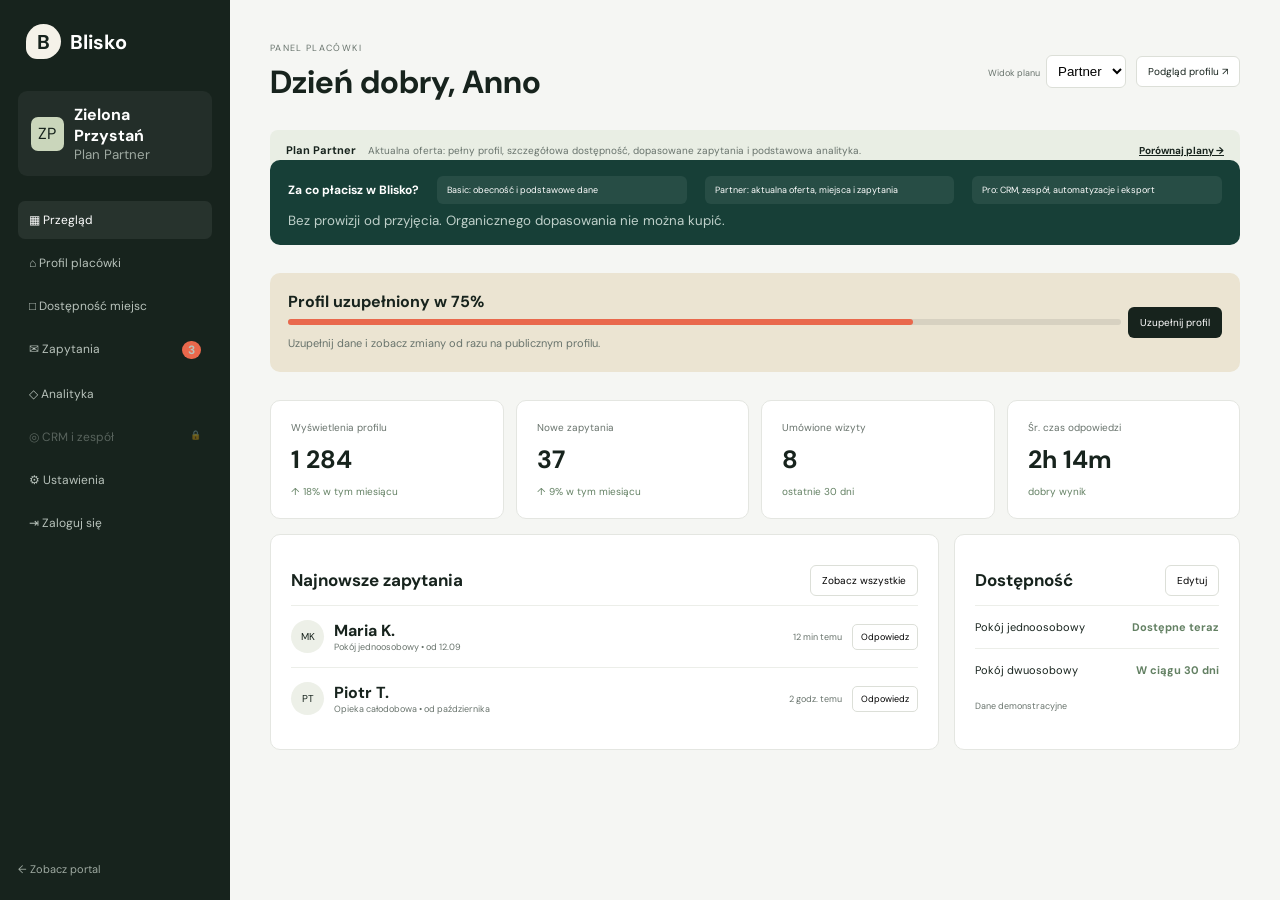
==== commit 6d2fdb71: "Add Pro local market benchmark analytics" ====
--- a/dashboard.html
+++ b/dashboard.html
@@ -1,9 +1,9 @@
-<!doctype html><html lang="pl"><head><meta charset="UTF-8"><meta name="viewport" content="width=device-width,initial-scale=1"><title>Panel placówki — Blisko</title><link href="https://fonts.googleapis.com/css2?family=DM+Sans:wght@400;500;600;700&display=swap" rel="stylesheet"><link rel="stylesheet" href="provider.css"></head><body class="dashboardBody">
+<!doctype html><html lang="pl"><head><meta charset="UTF-8"><meta name="viewport" content="width=device-width,initial-scale=1"><title>Panel placówki — Blisko</title><link href="https://fonts.googleapis.com/css2?family=DM+Sans:wght@400;500;600;700&display=swap" rel="stylesheet"><link rel="stylesheet" href="provider.css"><link rel="stylesheet" href="benchmark.css"></head><body class="dashboardBody">
 <aside class="side"><a class="brand" href="index.html"><b>B</b> Blisko</a><div class="facility"><i>ZP</i><span><b id="sideName">Zielona Przystań</b><small id="planLabel">Plan Partner</small></span></div><nav><a class="active" href="#" data-view="overview">▦ Przegląd</a><a href="#" data-view="editor">⌂ Profil placówki</a><a href="#" data-view="availability" data-min-plan="partner">□ Dostępność miejsc</a><a href="#" data-view="inquiries" data-min-plan="partner">✉ Zapytania <b>3</b></a><a href="#" data-view="analytics" data-min-plan="partner">◇ Analityka</a><a href="#" data-view="crm" data-min-plan="pro">◎ CRM i zespół</a><a href="#">⚙ Ustawienia</a></nav><a class="back" href="index.html">← Zobacz portal</a></aside>
 <main class="dashboardMain"><header><div><small>PANEL PLACÓWKI</small><h1 id="pageTitle">Dzień dobry, Anno</h1></div><div class="planSwitch"><label>Widok planu<select id="planSelect"><option value="free">Bezpłatny</option><option value="partner">Partner</option><option value="pro">Pro</option></select></label><a class="previewButton" href="detail.html?id=1" target="_blank">Podgląd profilu ↗</a></div></header><div class="planBanner" id="planBanner"></div>
 <div id="overviewView"><section class="notice"><span>Profil uzupełniony w 75%</span><div><i></i></div><p>Uzupełnij dane i zobacz zmiany od razu na publicznym profilu.</p><button data-view="editor">Uzupełnij profil</button></section><section class="dashStats"><article><span>Wyświetlenia profilu</span><b>1 284</b><small>↑ 18% w tym miesiącu</small></article><article><span>Nowe zapytania</span><b>37</b><small>↑ 9% w tym miesiącu</small></article><article><span>Umówione wizyty</span><b>8</b><small>ostatnie 30 dni</small></article><article><span>Śr. czas odpowiedzi</span><b>2h 14m</b><small>dobry wynik</small></article></section><div class="dashGrid"><section><div class="dashHead"><h2>Najnowsze zapytania</h2><button>Zobacz wszystkie</button></div><div class="lead"><i>MK</i><div><b>Maria K.</b><span>Pokój jednoosobowy • od 12.09</span></div><small>12 min temu</small><button>Odpowiedz</button></div><div class="lead"><i>PT</i><div><b>Piotr T.</b><span>Opieka całodobowa • od października</span></div><small>2 godz. temu</small><button>Odpowiedz</button></div></section><section><div class="dashHead"><h2>Dostępność</h2><button data-view="availability">Edytuj</button></div><div class="roomStatus"><span>Pokój jednoosobowy</span><b id="singleStatus">2 miejsca</b></div><div class="roomStatus"><span>Pokój dwuosobowy</span><b id="doubleStatus">1 miejsce</b></div><p class="update">Dane demonstracyjne</p></section></div></div>
 <section class="editorView" id="editorView" hidden><div class="editorHead"><div><small>EDYCJA PROFILU</small><h2>Dane publiczne placówki</h2><p>Zmiany zapisują się w tej przeglądarce i są widoczne w podglądzie profilu.</p></div><div><span id="saveStatus">Brak niezapisanych zmian</span><button form="profileForm">Zapisz zmiany</button></div></div><form id="profileForm" class="profileForm"><section><h3>Podstawowe informacje</h3><div class="formGrid"><label class="wide">Nazwa placówki<input name="name" required></label><label>Miasto<input name="city" required></label><label>Województwo<select name="region"><option>mazowieckie</option><option>małopolskie</option><option>dolnośląskie</option><option>lubelskie</option><option>pomorskie</option><option>wielkopolskie</option><option>śląskie</option><option>podlaskie</option><option>zachodniopomorskie</option><option>łódzkie</option></select></label><label>Dzielnica / okolica<input name="area"></label><label>Odległość od centrum (km)<input name="distance" type="number" min="0"></label><label>Rok otwarcia<input name="year" type="number" min="1900"></label><label>Liczba mieszkańców<input name="people" type="number" min="1"></label></div></section><section data-min-plan="partner"><h3>Opis placówki</h3><label>Tytuł profilu<input name="tagline" required></label><label>Główny opis<textarea name="description" rows="5" required></textarea><span class="counter" data-count="description"></span></label><label>Dodatkowy opis<textarea name="details" rows="4"></textarea><span class="counter" data-count="details"></span></label></section><section data-min-plan="partner"><h3>Usługi</h3><div class="serviceChecks"><label><input name="services" value="Opieka całodobowa" type="checkbox"> Opieka całodobowa</label><label><input name="services" value="Opieka medyczna" type="checkbox"> Opieka medyczna</label><label><input name="services" value="Opieka paliatywna" type="checkbox"> Opieka paliatywna</label><label><input name="services" value="Rehabilitacja" type="checkbox"> Rehabilitacja</label><label><input name="services" value="Diety specjalistyczne" type="checkbox"> Diety specjalistyczne</label><label><input name="services" value="Ogród terapeutyczny" type="checkbox"> Ogród terapeutyczny</label></div></section><section data-min-plan="partner"><h3>Pokoje i ceny</h3><div class="formGrid"><label>Cena pokoju jednoosobowego<input name="singlePrice" type="number" min="0"></label><label>Wolne miejsca jednoosobowe<input name="singleAvailable" type="number" min="0"></label><label>Cena pokoju dwuosobowego<input name="doublePrice" type="number" min="0"></label><label>Wolne miejsca dwuosobowe<input name="doubleAvailable" type="number" min="0"></label></div></section><section data-min-plan="partner"><h3>Kontakt</h3><div class="formGrid"><label>Telefon<input name="phone" type="tel"></label><label>E-mail<input name="email" type="email"></label></div></section><footer><button type="button" id="resetProfile">Przywróć dane przykładowe</button><button type="submit">Zapisz i pokaż profil →</button></footer></form></section>
 <section class="editorView" id="availabilityView" hidden><div class="editorHead"><div><small>DOSTĘPNOŚĆ MIEJSC</small><h2>Aktualizuj stan przyjęć</h2><p>Nie rezerwujesz konkretnych dni. Podajesz orientacyjny termin i warunki dla każdego typu miejsca.</p></div><div><span id="availabilitySaved">Dane wymagają regularnego potwierdzania</span></div></div><form id="availabilityForm" class="profileForm"><section><div class="vacancyEditor"><header><div><b>Pokój jednoosobowy</b><span>Pobyt długoterminowy</span></div><label class="toggle"><input name="singleActive" type="checkbox" checked><i></i> Publikuj</label></header><div class="formGrid"><label>Status<select name="singleStatus"><option value="now">Dostępne teraz</option><option value="30days">W ciągu 30 dni</option><option value="1-3months">W ciągu 1–3 miesięcy</option><option value="waitlist">Lista oczekujących</option><option value="none">Brak miejsc</option><option value="confirm">Do potwierdzenia</option></select></label><label>Liczba miejsc<input name="singleCount" type="number" min="0" value="2"></label><label>Rodzaj opieki<select name="singleCare"><option>Opieka całodobowa</option><option>Opieka medyczna</option><option>Opieka paliatywna</option></select></label><label>Najwcześniejsze przyjęcie<input name="singleFrom" type="month"></label><label class="wide">Warunki / uwagi<textarea name="singleNote" rows="2" placeholder="np. możliwość przyjęcia osoby poruszającej się z pomocą"></textarea></label></div></div></section><section><div class="vacancyEditor"><header><div><b>Pokój dwuosobowy</b><span>Pobyt długoterminowy</span></div><label class="toggle"><input name="doubleActive" type="checkbox" checked><i></i> Publikuj</label></header><div class="formGrid"><label>Status<select name="doubleStatus"><option value="now">Dostępne teraz</option><option value="30days">W ciągu 30 dni</option><option value="1-3months">W ciągu 1–3 miesięcy</option><option value="waitlist">Lista oczekujących</option><option value="none">Brak miejsc</option><option value="confirm">Do potwierdzenia</option></select></label><label>Liczba miejsc<input name="doubleCount" type="number" min="0" value="1"></label><label>Rodzaj opieki<select name="doubleCare"><option>Opieka całodobowa</option><option>Opieka medyczna</option><option>Opieka paliatywna</option></select></label><label>Najwcześniejsze przyjęcie<input name="doubleFrom" type="month"></label><label class="wide">Warunki / uwagi<textarea name="doubleNote" rows="2" placeholder="np. pokój odpowiedni dla małżeństwa"></textarea></label></div></div></section><section><div class="vacancyEditor"><header><div><b>Opieka paliatywna</b><span>Miejsce specjalistyczne</span></div><label class="toggle"><input name="palliativeActive" type="checkbox" checked><i></i> Publikuj</label></header><div class="formGrid"><label>Status<select name="palliativeStatus"><option value="waitlist">Lista oczekujących</option><option value="now">Dostępne teraz</option><option value="30days">W ciągu 30 dni</option><option value="none">Brak miejsc</option><option value="confirm">Do potwierdzenia</option></select></label><label>Liczba miejsc<input name="palliativeCount" type="number" min="0" value="0"></label><label class="wide">Warunki / uwagi<textarea name="palliativeNote" rows="2">Przyjęcie po analizie dokumentacji medycznej.</textarea></label></div></div></section><section class="confirmBox"><label><input name="confirmAccurate" required type="checkbox"> Potwierdzam, że powyższe informacje są aktualne.</label><p>Data potwierdzenia będzie widoczna dla rodzin. Po 14 dniach wyślemy przypomnienie, a po 30 dniach oznaczymy dane jako wymagające potwierdzenia.</p></section><footer><button type="submit">Potwierdź i opublikuj dostępność</button></footer></form></section>
 <section class="editorView" id="analyticsView" hidden><div class="editorHead"><div><small>PLAN PRO</small><h2>Rozszerzone statystyki</h2><p>Zobacz nie tylko ruch, ale całą drogę rodziny od wyszukania do umówienia wizyty.</p></div><div><select id="analyticsPeriod"><option>Ostatnie 30 dni</option><option>Ostatnie 90 dni</option></select></div></div><div class="funnel"><article><span>Wyświetlenia w wynikach</span><b>8 420</b><small>100% zasięgu</small></article><i>→</i><article><span>Wejścia na profil</span><b>1 284</b><small>15,2% CTR</small></article><i>→</i><article><span>Zapytania</span><b>37</b><small>2,9% profili</small></article><i>→</i><article><span>Umówione wizyty</span><b>8</b><small>21,6% zapytań</small></article></div><div class="analyticsGrid"><section><h3>Skąd trafiają rodziny</h3><div class="source"><span>Wyniki organiczne</span><i><b style="width:68%"></b></i><strong>68%</strong></div><div class="source"><span>Mapa</span><i><b style="width:19%"></b></i><strong>19%</strong></div><div class="source"><span>Promocja Pro</span><i><b style="width:13%"></b></i><strong>13%</strong></div></section><section><h3>Najczęściej szukane usługi</h3><ol><li><span>Opieka medyczna</span><b>46%</b></li><li><span>Rehabilitacja</span><b>31%</b></li><li><span>Pokój jednoosobowy</span><b>22%</b></li><li><span>Diety specjalistyczne</span><b>18%</b></li></ol></section><section><h3>Popyt w okolicy</h3><div class="demand"><b>+24%</b><p>więcej wyszukiwań opieki całodobowej w promieniu 30 km niż miesiąc temu.</p></div><small>Największy popyt: Warszawa, Piaseczno, Konstancin-Jeziorna</small></section><section><h3>Rekomendacja</h3><div class="recommend"><b>Dodaj aktualne zdjęcia pokoju jednoosobowego</b><p>Ten filtr wykorzystało 22% rodzin, ale profil ma tylko jedno zdjęcie tego pokoju.</p><button data-view="editor">Uzupełnij profil →</button></div></section></div></section>
-</main><div class="toast" id="toast"></div><script src="provider.js"></script><script src="dashboard-business.js"></script></body></html>
+</main><div class="toast" id="toast"></div><script src="provider.js"></script><script src="dashboard-business.js"></script><script src="benchmark.js"></script></body></html>
 
--- a/provider.css
+++ b/provider.css
@@ -18,4 +18,7 @@
 @media(max-width:850px){.measuredFlow{align-items:stretch;flex-direction:column}.measuredFlow>i{display:none}.measuredFlow article{width:100%}.measuredGrid{grid-template-columns:1fr}.measurementLimits{grid-template-columns:1fr 1fr}.measurementLimits>b,.measurementLimits p{grid-column:1/3}}
 @media(max-width:480px){.measuredSection{padding:16px}.measuredSection>header{align-items:start;flex-direction:column;gap:7px}.measuredGrid>section{padding:16px}.eventTable>span{grid-template-columns:55px 1fr}.measurementLimits{grid-template-columns:1fr}.measurementLimits>b,.measurementLimits p{grid-column:1}}
 .kycPending{margin:22px 0 -10px;padding:14px 16px;display:grid;gap:4px;color:#704d35;background:#f4e5d8;border:1px solid #e6c9b4;border-radius:8px}.kycPending b{font-size:11px}.kycPending span{font-size:9px;line-height:1.5}
+.businessScope{margin-bottom:18px;padding:16px 18px;display:grid;grid-template-columns:auto repeat(3,1fr);gap:8px 18px;align-items:center;background:#173f37;color:white;border-radius:10px}.businessScope>b{font-size:12px}.businessScope span{padding:8px 10px;background:#ffffff12;border-radius:6px;font-size:9px}.businessScope small{grid-column:1/-1;color:#bfd0ca}.qualificationCards{display:grid;gap:14px}.qualificationCards>article{padding:22px;background:white;border:1px solid #dde1dc;border-radius:10px}.qualificationCards header{display:flex;justify-content:space-between;gap:20px}.qualificationCards header span{color:#b06945;font-size:9px;font-weight:700;letter-spacing:.08em}.qualificationCards>article>div{margin:18px 0;display:grid;grid-template-columns:repeat(4,1fr);gap:8px}.qualificationCards em{padding:10px;background:#f3f4f0;border-radius:6px;font-style:normal;font-size:11px}.qualificationCards em small{display:block;margin-bottom:5px;color:#748078;font-size:8px}.qualificationCards footer,.automationCards{display:flex;gap:8px}.dataDisclaimer{color:#758078;font-size:9px}.crmBoard{display:grid;grid-template-columns:repeat(4,1fr);gap:10px;align-items:start}.crmBoard>section{padding:14px;background:#eef0ec;border-radius:9px}.crmBoard h3{margin:0 0 12px;font-size:11px}.crmBoard h3 b{float:right}.crmBoard article{margin-top:8px;padding:12px;display:grid;gap:5px;background:white;border-radius:7px}.crmBoard article strong{font-size:10px}.crmBoard article span,.crmBoard article small{font-size:8px}.crmBoard article small{color:#788179}.automationCards{margin-top:15px}.automationCards article{flex:1;padding:18px;background:white;border:1px solid #dde1dc;border-radius:9px}.automationCards p{min-height:32px;color:#6d776f;font-size:9px;line-height:1.5}
+@media(max-width:850px){.businessScope{grid-template-columns:1fr}.businessScope small{grid-column:auto}.qualificationCards>article>div,.crmBoard{grid-template-columns:1fr 1fr}.automationCards{flex-direction:column}}
+@media(max-width:520px){.qualificationCards header{flex-direction:column}.qualificationCards>article>div,.crmBoard{grid-template-columns:1fr}.qualificationCards footer{flex-direction:column}}
 
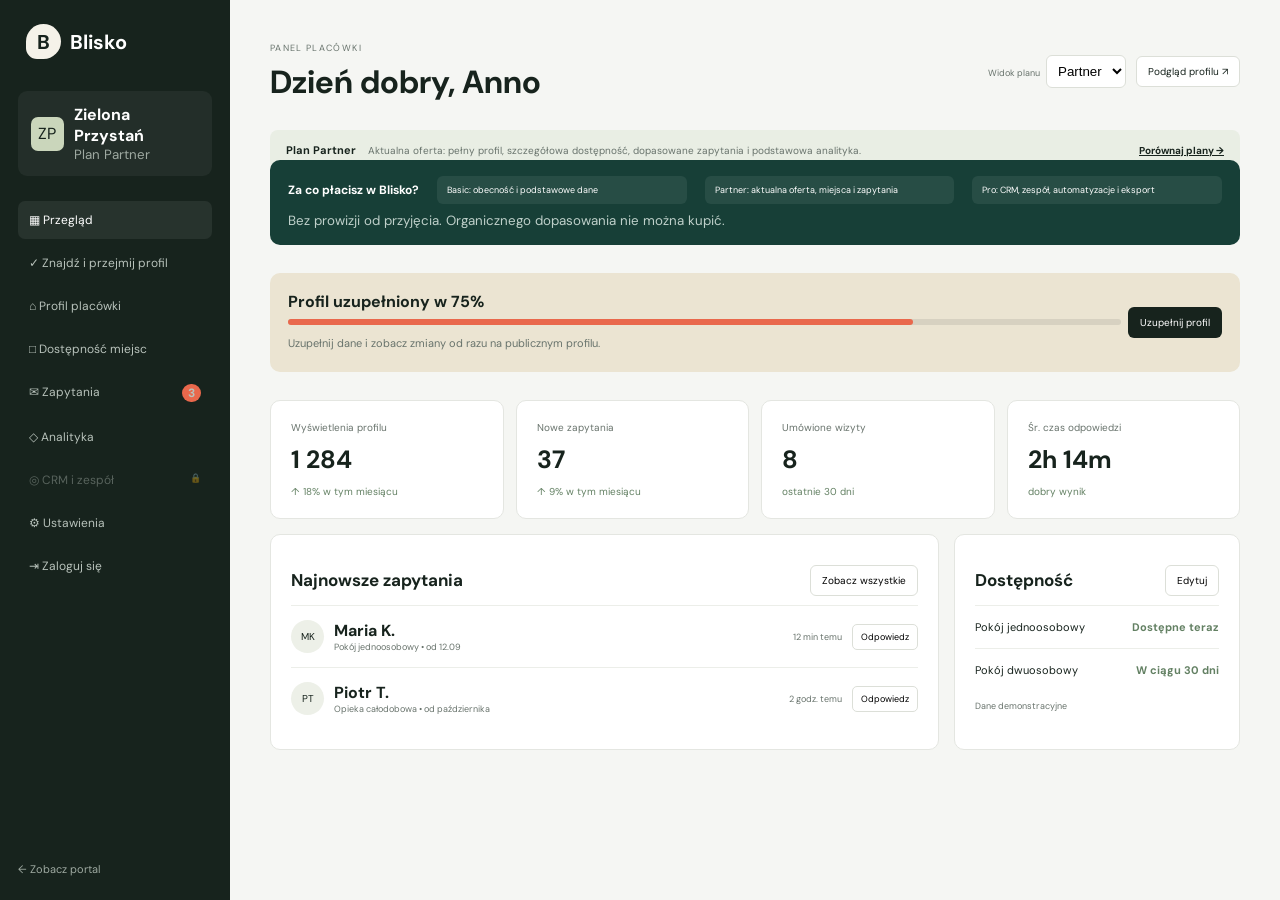
==== commit 2db94a36: "Poprawa publicznej mapy i profili placówek" ====
--- a/dashboard.html
+++ b/dashboard.html
@@ -1,5 +1,5 @@
 <!doctype html><html lang="pl"><head><meta charset="UTF-8"><meta name="viewport" content="width=device-width,initial-scale=1"><title>Panel placówki — Blisko</title><link href="https://fonts.googleapis.com/css2?family=DM+Sans:wght@400;500;600;700&display=swap" rel="stylesheet"><link rel="stylesheet" href="provider.css"><link rel="stylesheet" href="benchmark.css"></head><body class="dashboardBody">
-<aside class="side"><a class="brand" href="index.html"><b>B</b> Blisko</a><div class="facility"><i>ZP</i><span><b id="sideName">Zielona Przystań</b><small id="planLabel">Plan Partner</small></span></div><nav><a class="active" href="#" data-view="overview">▦ Przegląd</a><a href="#" data-view="editor">⌂ Profil placówki</a><a href="#" data-view="availability" data-min-plan="partner">□ Dostępność miejsc</a><a href="#" data-view="inquiries" data-min-plan="partner">✉ Zapytania <b>3</b></a><a href="#" data-view="analytics" data-min-plan="partner">◇ Analityka</a><a href="#" data-view="crm" data-min-plan="pro">◎ CRM i zespół</a><a href="#">⚙ Ustawienia</a></nav><a class="back" href="index.html">← Zobacz portal</a></aside>
+<aside class="side"><a class="brand" href="index.html"><b>B</b> Blisko</a><div class="facility"><i>ZP</i><span><b id="sideName">Zielona Przystań</b><small id="planLabel">Plan Partner</small></span></div><nav><a class="active" href="#" data-view="overview">▦ Przegląd</a><a href="claim.html">✓ Znajdź i przejmij profil</a><a href="#" data-view="editor">⌂ Profil placówki</a><a href="#" data-view="availability" data-min-plan="partner">□ Dostępność miejsc</a><a href="#" data-view="inquiries" data-min-plan="partner">✉ Zapytania <b>3</b></a><a href="#" data-view="analytics" data-min-plan="partner">◇ Analityka</a><a href="#" data-view="crm" data-min-plan="pro">◎ CRM i zespół</a><a href="#">⚙ Ustawienia</a></nav><a class="back" href="index.html">← Zobacz portal</a></aside>
 <main class="dashboardMain"><header><div><small>PANEL PLACÓWKI</small><h1 id="pageTitle">Dzień dobry, Anno</h1></div><div class="planSwitch"><label>Widok planu<select id="planSelect"><option value="free">Bezpłatny</option><option value="partner">Partner</option><option value="pro">Pro</option></select></label><a class="previewButton" href="detail.html?id=1" target="_blank">Podgląd profilu ↗</a></div></header><div class="planBanner" id="planBanner"></div>
 <div id="overviewView"><section class="notice"><span>Profil uzupełniony w 75%</span><div><i></i></div><p>Uzupełnij dane i zobacz zmiany od razu na publicznym profilu.</p><button data-view="editor">Uzupełnij profil</button></section><section class="dashStats"><article><span>Wyświetlenia profilu</span><b>1 284</b><small>↑ 18% w tym miesiącu</small></article><article><span>Nowe zapytania</span><b>37</b><small>↑ 9% w tym miesiącu</small></article><article><span>Umówione wizyty</span><b>8</b><small>ostatnie 30 dni</small></article><article><span>Śr. czas odpowiedzi</span><b>2h 14m</b><small>dobry wynik</small></article></section><div class="dashGrid"><section><div class="dashHead"><h2>Najnowsze zapytania</h2><button>Zobacz wszystkie</button></div><div class="lead"><i>MK</i><div><b>Maria K.</b><span>Pokój jednoosobowy • od 12.09</span></div><small>12 min temu</small><button>Odpowiedz</button></div><div class="lead"><i>PT</i><div><b>Piotr T.</b><span>Opieka całodobowa • od października</span></div><small>2 godz. temu</small><button>Odpowiedz</button></div></section><section><div class="dashHead"><h2>Dostępność</h2><button data-view="availability">Edytuj</button></div><div class="roomStatus"><span>Pokój jednoosobowy</span><b id="singleStatus">2 miejsca</b></div><div class="roomStatus"><span>Pokój dwuosobowy</span><b id="doubleStatus">1 miejsce</b></div><p class="update">Dane demonstracyjne</p></section></div></div>
 <section class="editorView" id="editorView" hidden><div class="editorHead"><div><small>EDYCJA PROFILU</small><h2>Dane publiczne placówki</h2><p>Zmiany zapisują się w tej przeglądarce i są widoczne w podglądzie profilu.</p></div><div><span id="saveStatus">Brak niezapisanych zmian</span><button form="profileForm">Zapisz zmiany</button></div></div><form id="profileForm" class="profileForm"><section><h3>Podstawowe informacje</h3><div class="formGrid"><label class="wide">Nazwa placówki<input name="name" required></label><label>Miasto<input name="city" required></label><label>Województwo<select name="region"><option>mazowieckie</option><option>małopolskie</option><option>dolnośląskie</option><option>lubelskie</option><option>pomorskie</option><option>wielkopolskie</option><option>śląskie</option><option>podlaskie</option><option>zachodniopomorskie</option><option>łódzkie</option></select></label><label>Dzielnica / okolica<input name="area"></label><label>Odległość od centrum (km)<input name="distance" type="number" min="0"></label><label>Rok otwarcia<input name="year" type="number" min="1900"></label><label>Liczba mieszkańców<input name="people" type="number" min="1"></label></div></section><section data-min-plan="partner"><h3>Opis placówki</h3><label>Tytuł profilu<input name="tagline" required></label><label>Główny opis<textarea name="description" rows="5" required></textarea><span class="counter" data-count="description"></span></label><label>Dodatkowy opis<textarea name="details" rows="4"></textarea><span class="counter" data-count="details"></span></label></section><section data-min-plan="partner"><h3>Usługi</h3><div class="serviceChecks"><label><input name="services" value="Opieka całodobowa" type="checkbox"> Opieka całodobowa</label><label><input name="services" value="Opieka medyczna" type="checkbox"> Opieka medyczna</label><label><input name="services" value="Opieka paliatywna" type="checkbox"> Opieka paliatywna</label><label><input name="services" value="Rehabilitacja" type="checkbox"> Rehabilitacja</label><label><input name="services" value="Diety specjalistyczne" type="checkbox"> Diety specjalistyczne</label><label><input name="services" value="Ogród terapeutyczny" type="checkbox"> Ogród terapeutyczny</label></div></section><section data-min-plan="partner"><h3>Pokoje i ceny</h3><div class="formGrid"><label>Cena pokoju jednoosobowego<input name="singlePrice" type="number" min="0"></label><label>Wolne miejsca jednoosobowe<input name="singleAvailable" type="number" min="0"></label><label>Cena pokoju dwuosobowego<input name="doublePrice" type="number" min="0"></label><label>Wolne miejsca dwuosobowe<input name="doubleAvailable" type="number" min="0"></label></div></section><section data-min-plan="partner"><h3>Kontakt</h3><div class="formGrid"><label>Telefon<input name="phone" type="tel"></label><label>E-mail<input name="email" type="email"></label></div></section><footer><button type="button" id="resetProfile">Przywróć dane przykładowe</button><button type="submit">Zapisz i pokaż profil →</button></footer></form></section>
--- a/benchmark.css
+++ b/benchmark.css
@@ -0,0 +1,2 @@
+.localBenchmark{margin-top:22px;padding:24px;background:#f7f5ef;border:1px solid #daddd6;border-radius:11px}.localBenchmark>header{height:auto;padding:0 0 20px;display:flex;align-items:flex-start;justify-content:space-between;background:transparent;border-bottom:1px solid #daddd6}.localBenchmark header small{color:#b66f4d;font-size:8px;letter-spacing:.13em}.localBenchmark header h3{margin:6px 0;font-size:22px}.localBenchmark header p{max-width:600px;margin:0;color:#6d776f;font-size:9px;line-height:1.5}.benchmarkControls{display:flex;align-items:end;gap:8px}.benchmarkControls label{display:grid;gap:4px;font-size:8px}.benchmarkControls select{padding:8px;background:white;border:1px solid #daddd6;border-radius:5px}.benchmarkControls>span{padding:9px;background:#e8eee9;border-radius:5px;font-size:8px}.benchmarkCards{margin-top:16px;display:grid;grid-template-columns:repeat(4,1fr);gap:8px}.benchmarkCards article{padding:15px;background:white;border:1px solid #e0e3dc;border-radius:8px}.benchmarkCards article>span,.benchmarkCards article>b,.benchmarkCards article>strong,.benchmarkCards article>small{display:block}.benchmarkCards article>span{min-height:22px;color:#778078;font-size:7px;font-weight:700;letter-spacing:.08em}.benchmarkCards article>b{margin:6px 0;font-size:20px}.benchmarkCards article>strong{min-height:24px;color:#8a624b;font-size:8px}.benchmarkCards article>strong.below{color:#4f7b65}.benchmarkCards article>small{margin-top:9px;color:#788079;font-size:7px;line-height:1.5}.priceScale,.serviceCompare{height:5px;margin-top:8px;position:relative;background:#e5e8e2;border-radius:5px}.priceScale:before{content:'';position:absolute;left:22%;right:22%;height:100%;background:#bac8bd}.priceScale i{width:3px;height:13px;position:absolute;top:-4px;background:#b66f4d}.serviceCompare i{height:100%;display:block;background:#587d6d;border-radius:5px}.serviceCompare em{width:2px;height:11px;position:absolute;top:-3px;background:#172f29}.benchmarkGrid{margin-top:10px;display:grid;grid-template-columns:1fr 1fr;gap:10px}.benchmarkGrid>section{padding:17px;background:white;border:1px solid #e0e3dc;border-radius:8px}.benchmarkGrid h4{margin:0 0 13px}.coverage{display:grid;grid-template-columns:1fr 1fr;gap:12px}.coverage span{display:flex;align-content:start;flex-wrap:wrap;gap:5px}.coverage span b{width:100%;margin-bottom:3px;font-size:8px}.coverage i{padding:5px 6px;background:#e8f0ea;border-radius:4px;font-size:7px;font-style:normal}.coverage .missing i{background:#f3e8e0}.benchmarkGrid p{margin:13px 0 0;color:#737c75;font-size:8px;line-height:1.5}.positionList{display:grid;gap:5px}.positionList span{padding:8px;display:flex;justify-content:space-between;background:#f2f3ef;border-radius:5px;font-size:8px}.benchmarkActions{margin-top:10px;display:grid;grid-template-columns:1fr 1fr;gap:10px}.benchmarkActions article{padding:16px;color:white;background:#173f37;border-radius:8px}.benchmarkActions b{font-size:10px}.benchmarkActions p{min-height:42px;color:#c4d0cb;font-size:8px;line-height:1.5}.benchmarkActions button{padding:8px 10px;color:#173f37;background:white;border:0;border-radius:5px;font-size:8px;font-weight:700}.localBenchmark>footer{margin-top:14px;display:grid;gap:3px;color:#7a827b;font-size:7px}@media(max-width:1000px){.benchmarkCards{grid-template-columns:1fr 1fr}}@media(max-width:700px){.localBenchmark{padding:16px}.localBenchmark>header{flex-direction:column;gap:12px}.benchmarkCards,.benchmarkGrid,.benchmarkActions{grid-template-columns:1fr}.benchmarkControls{width:100%;justify-content:space-between}.coverage{grid-template-columns:1fr}}
+
